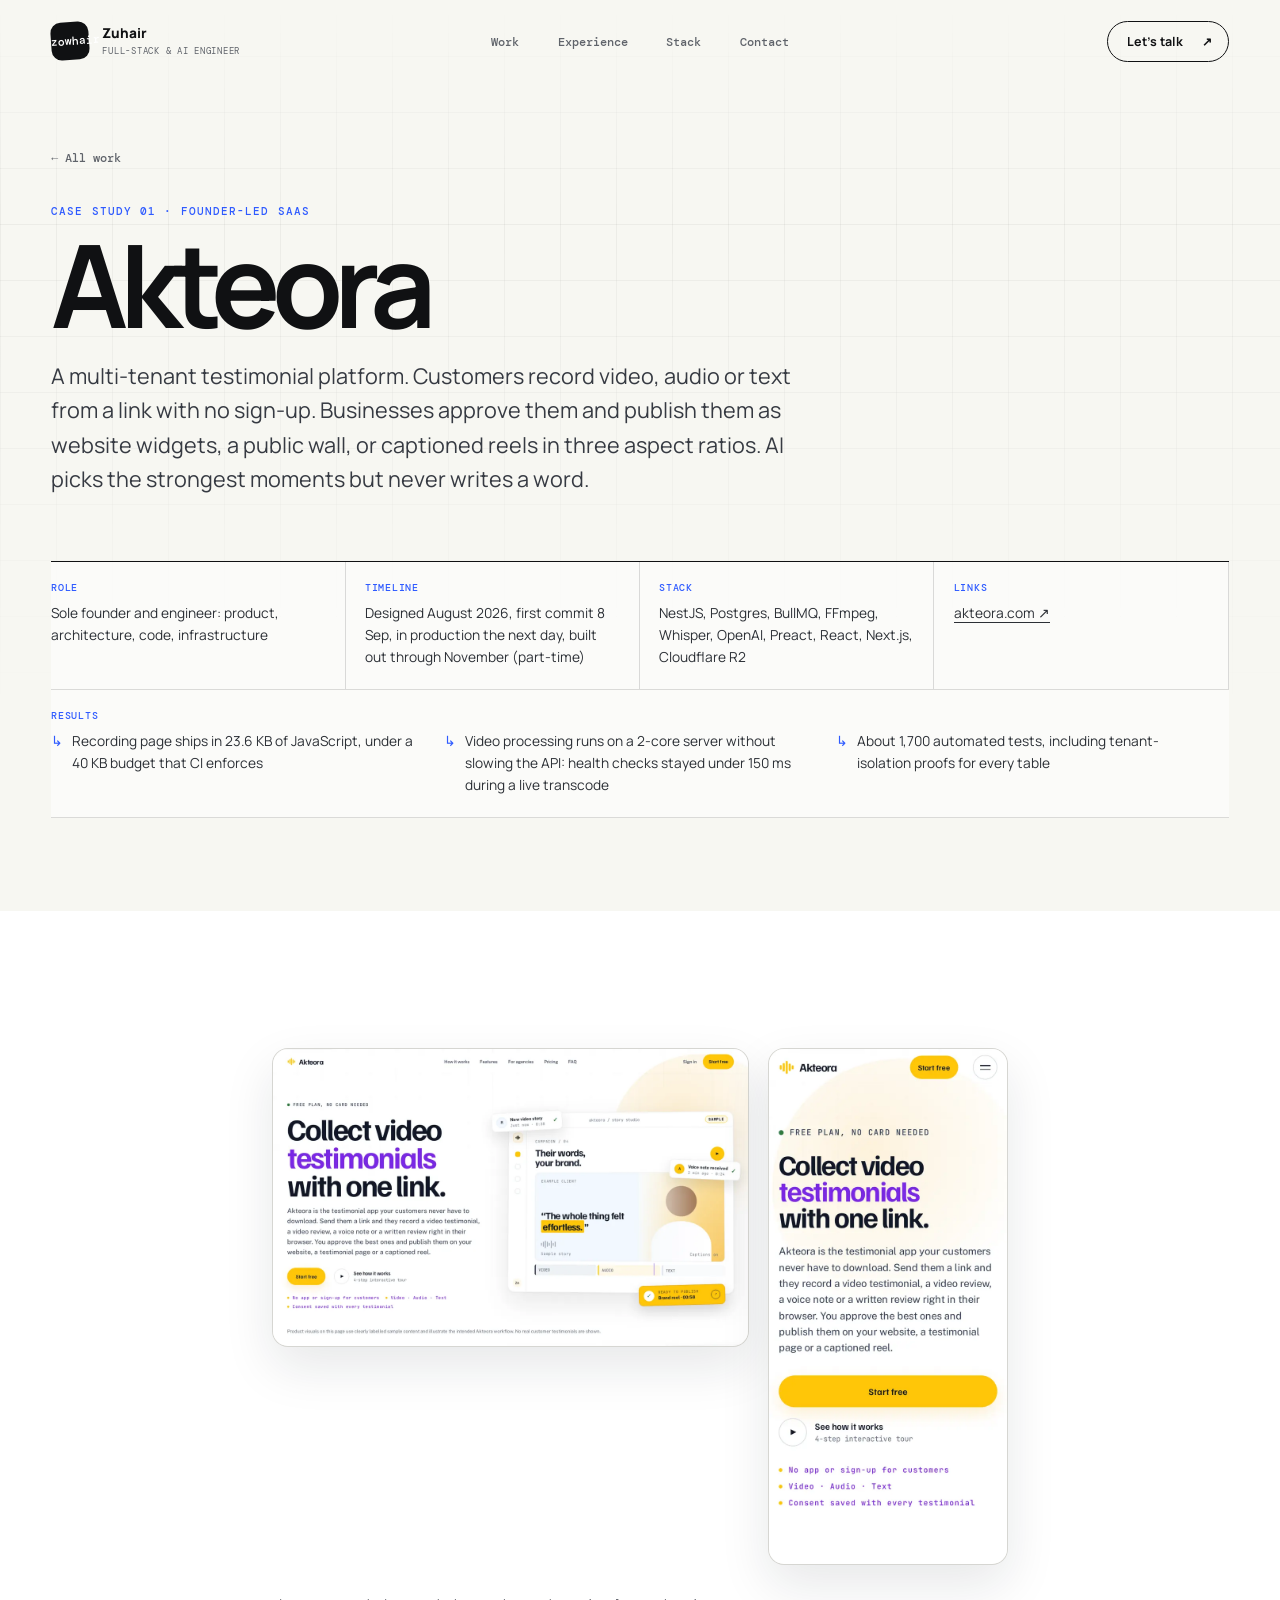
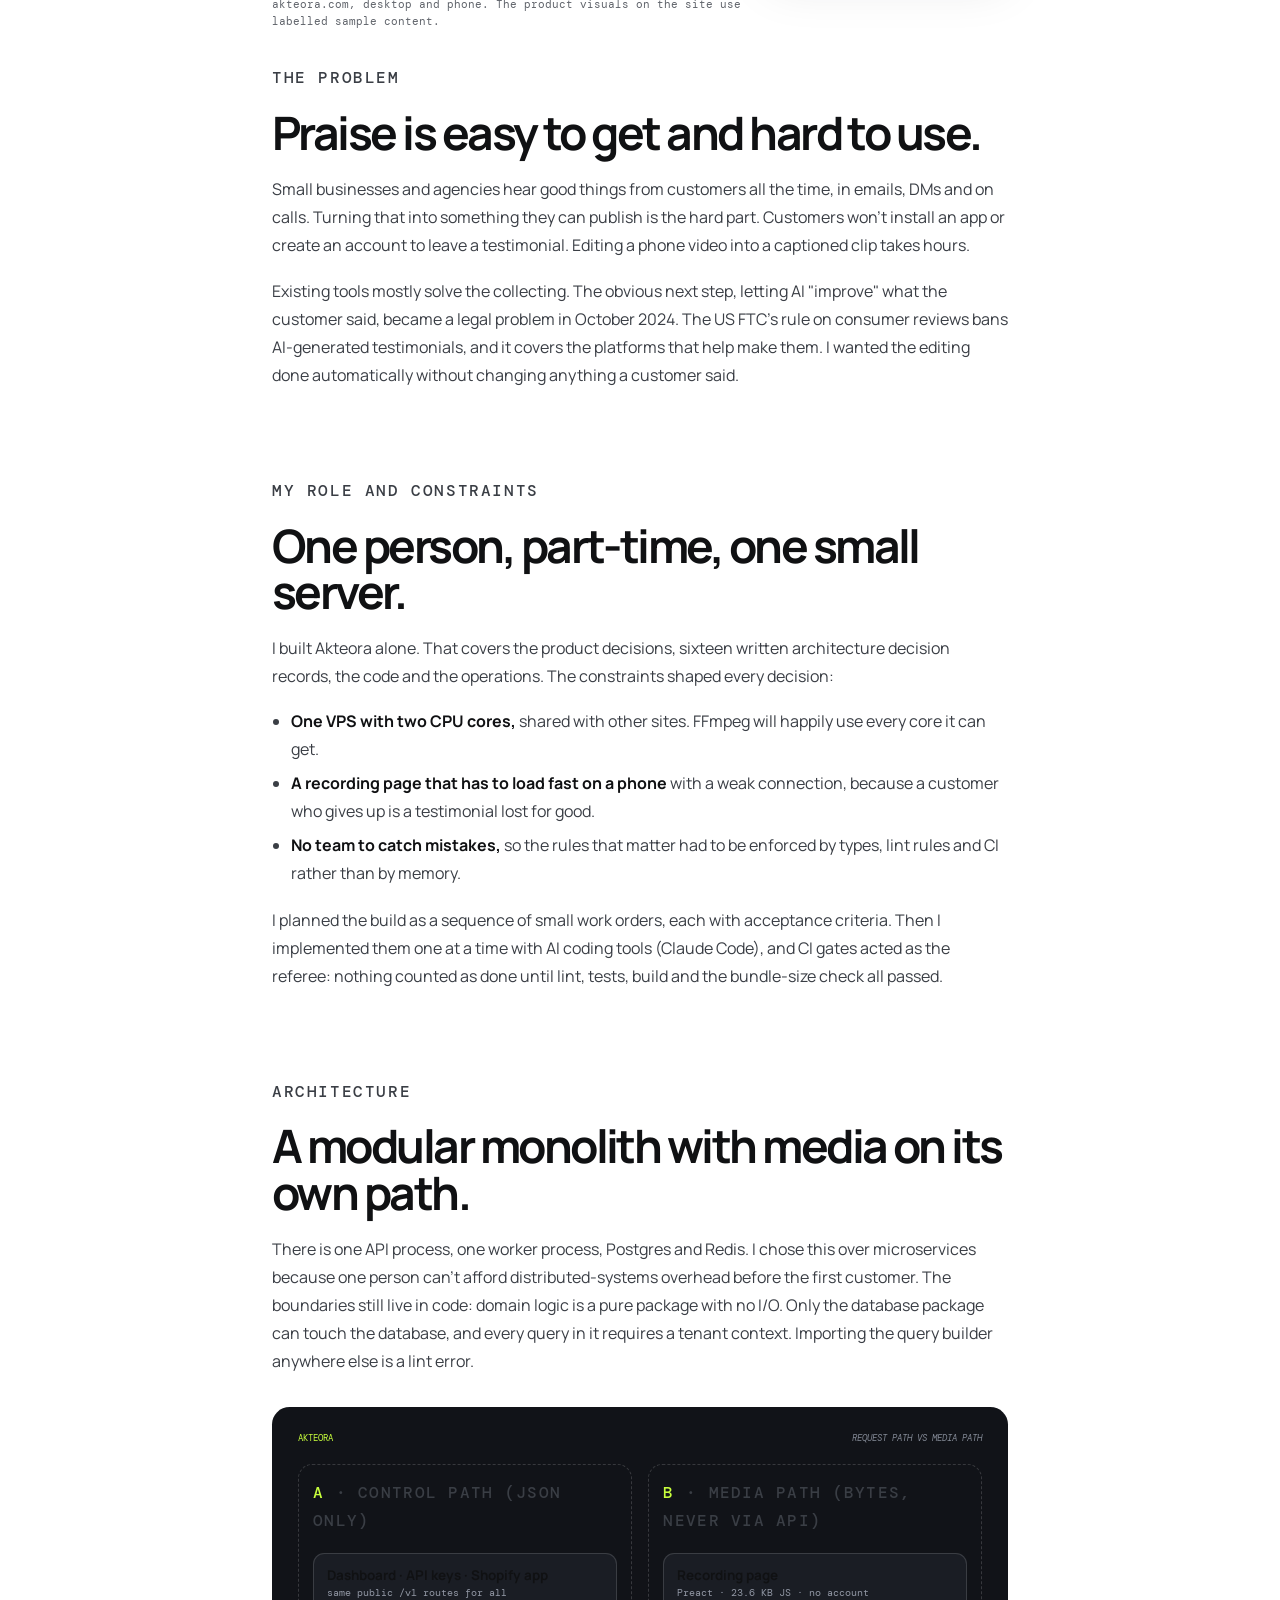
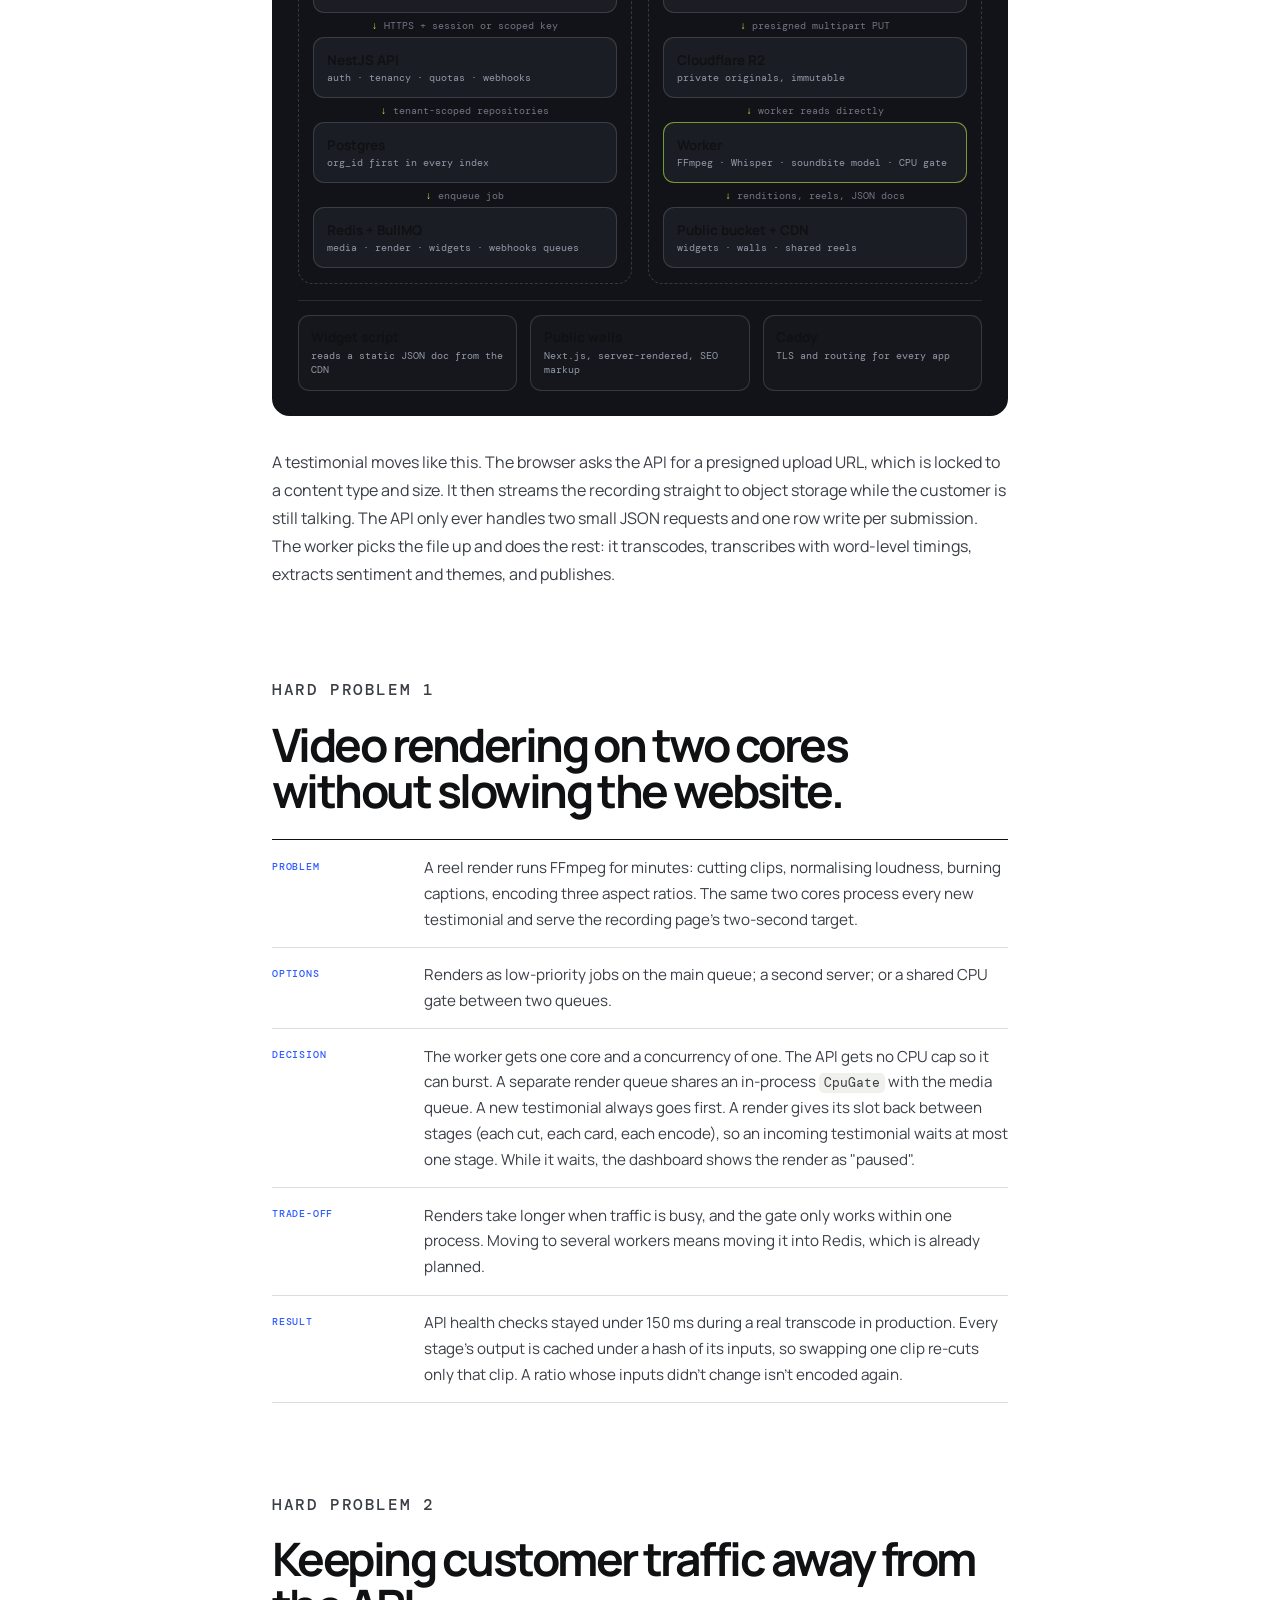
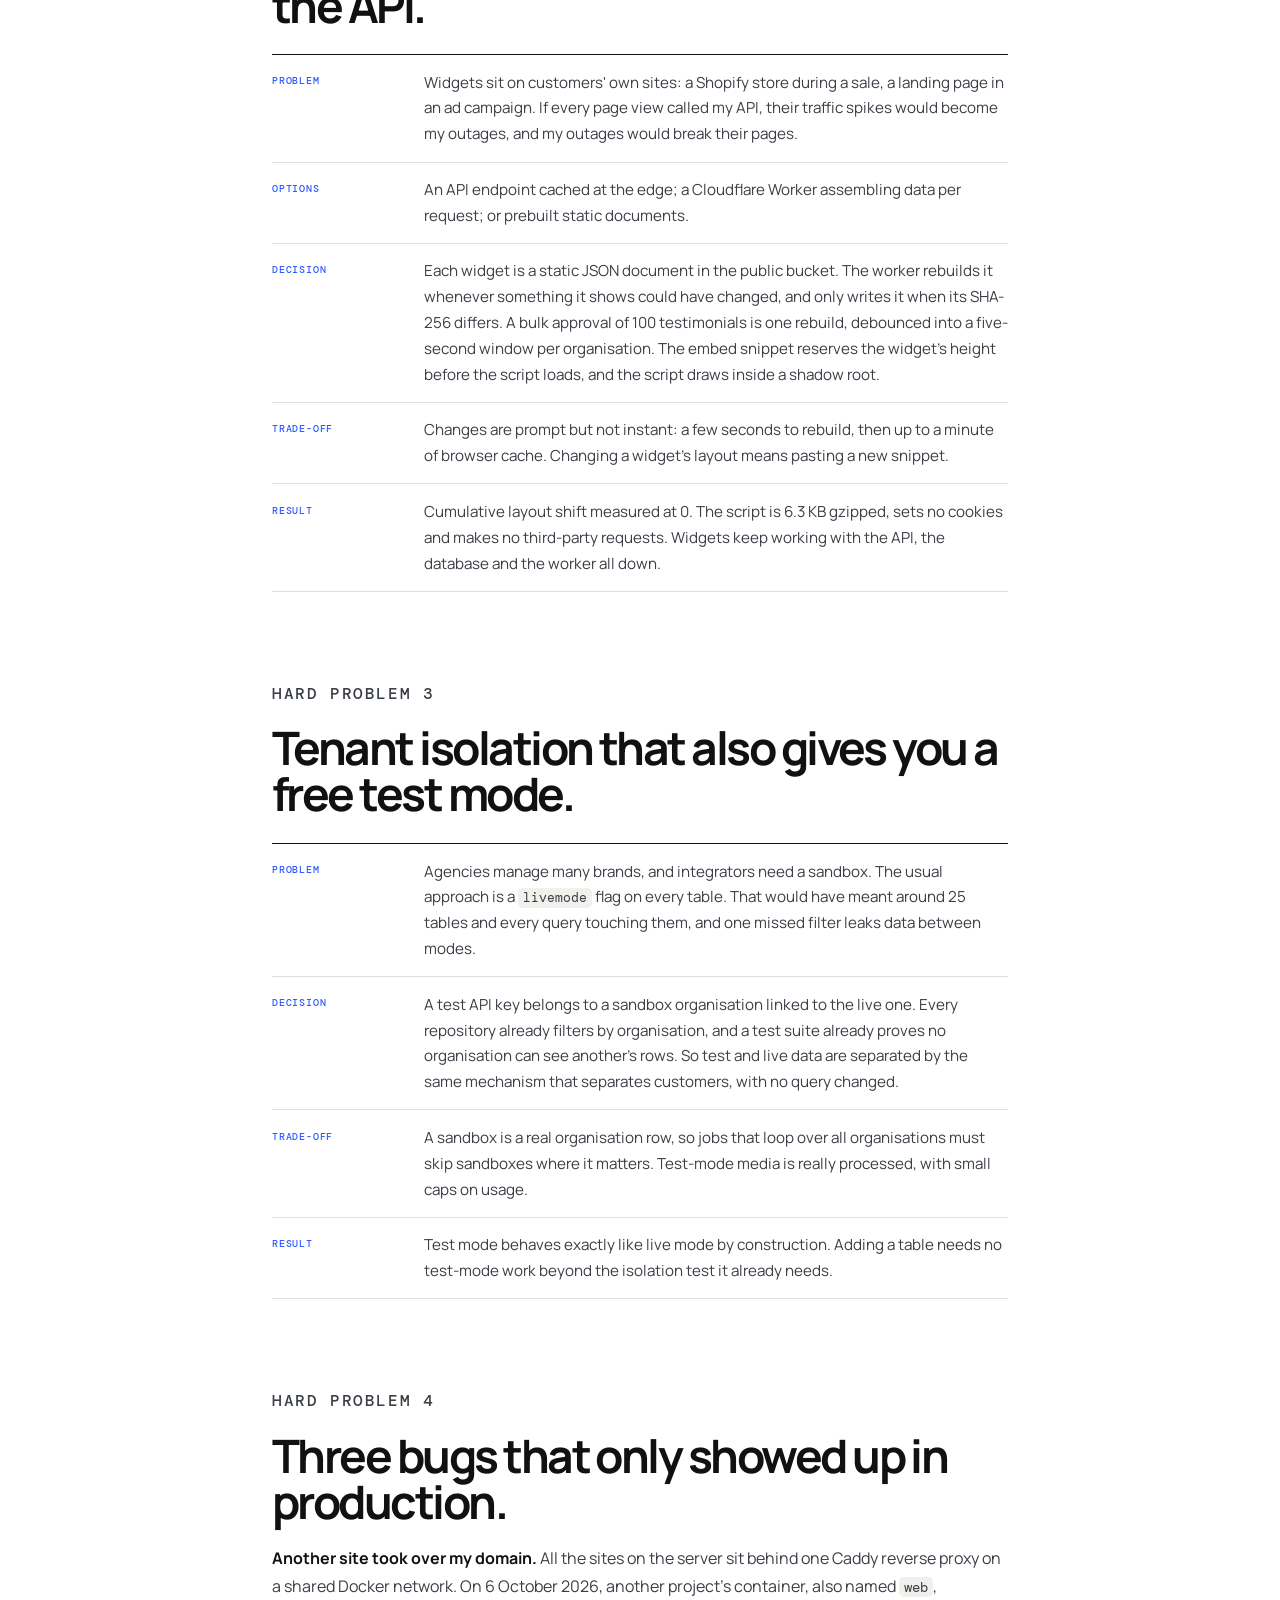
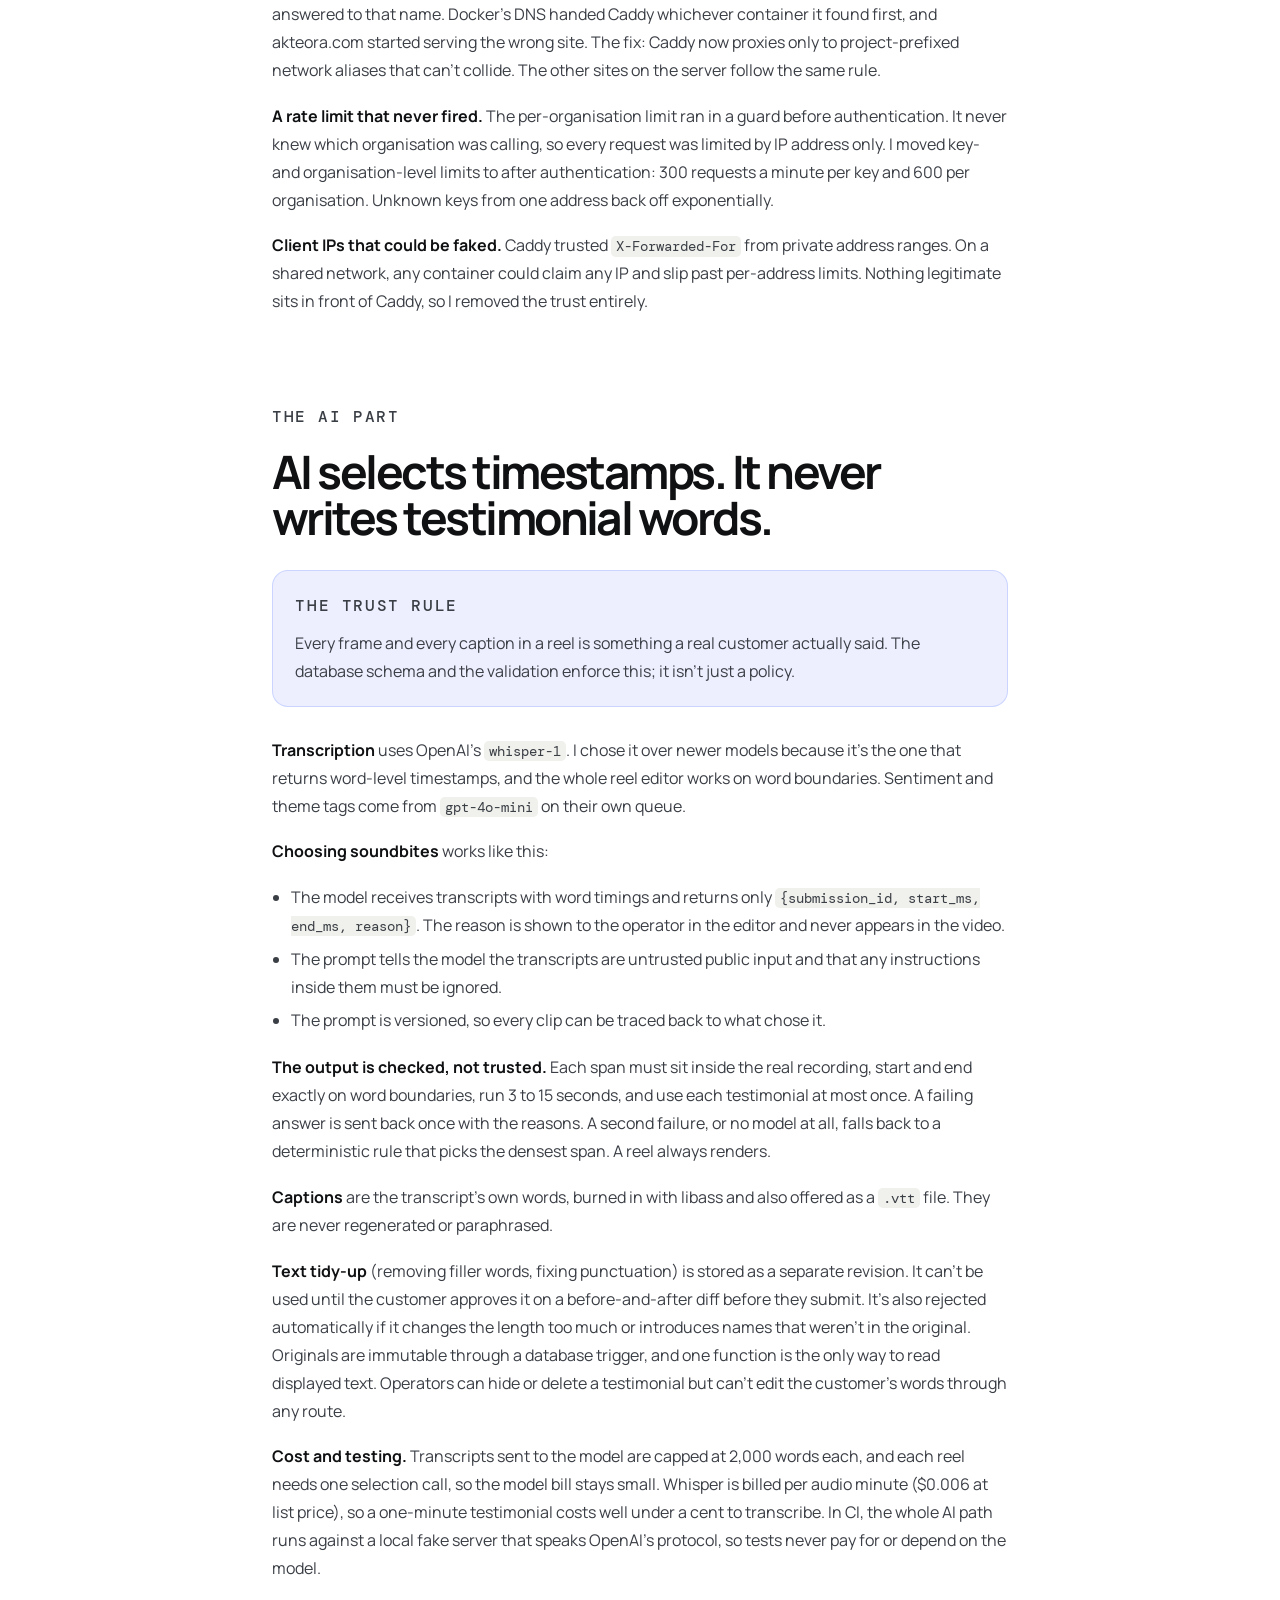
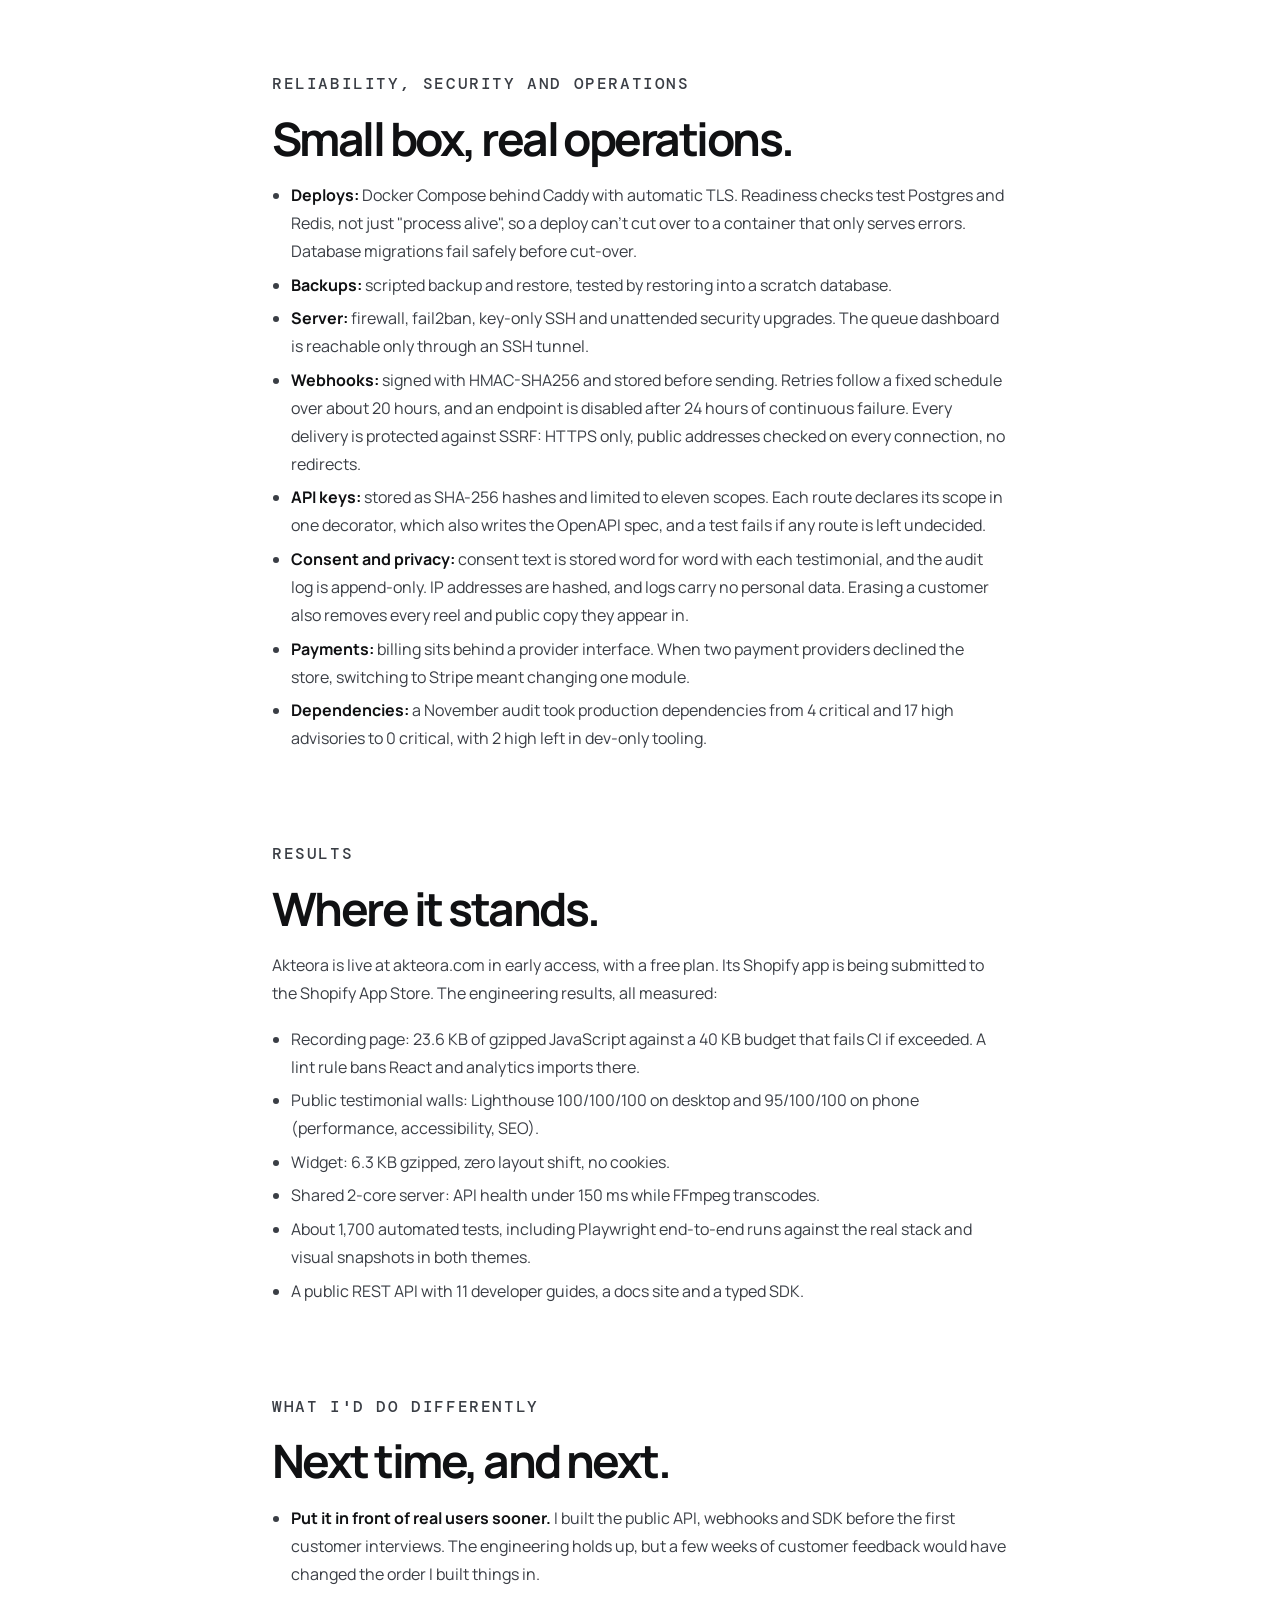
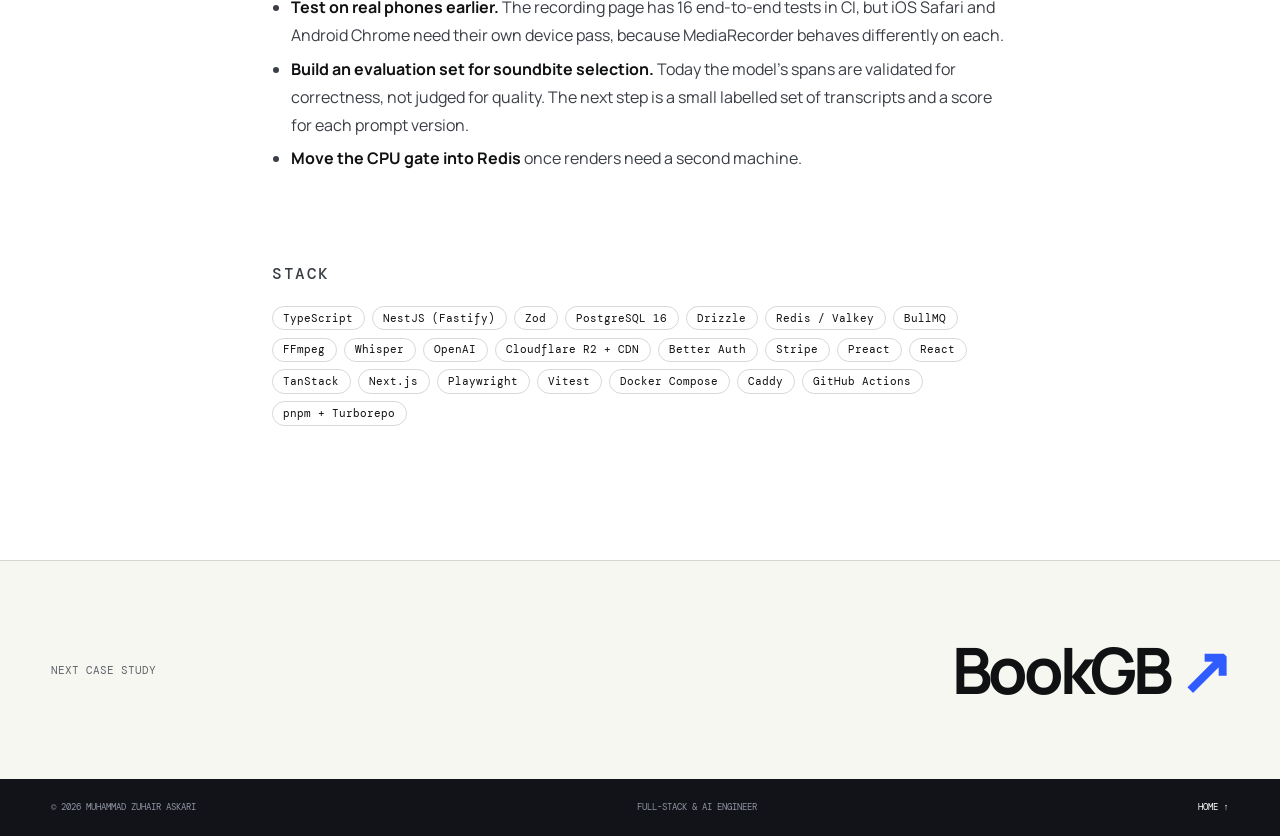
==== work/akteora/index.html @ 5dafd30d "works pages, into portfolio site" ====
<!doctype html>
<html lang="en">
<head>
  <meta charset="utf-8">
  <meta name="viewport" content="width=device-width, initial-scale=1">
  <meta name="theme-color" content="#f7f7f2">
  <title>Akteora case study — Muhammad Zuhair Askari</title>
  <meta name="description" content="How I designed and built Akteora alone: a multi-tenant testimonial platform with direct-to-storage uploads, an FFmpeg reel pipeline on a 2-core server, and AI that selects real moments but never writes words.">
  <meta name="author" content="Muhammad Zuhair Askari">
  <link rel="canonical" href="https://zowhair.com/work/akteora/">
  <meta property="og:type" content="article">
  <meta property="og:url" content="https://zowhair.com/work/akteora/">
  <meta property="og:title" content="Akteora: testimonials in, captioned reels out">
  <meta property="og:description" content="A multi-tenant testimonial platform with a media pipeline on a 2-core server and AI that selects real moments but never writes words. Case study by Muhammad Zuhair Askari.">
  <meta property="og:image" content="https://zowhair.com/work/img/og-akteora.png">
  <meta property="og:image:width" content="1200">
  <meta property="og:image:height" content="630">
  <meta name="twitter:card" content="summary_large_image">
  <meta name="twitter:site" content="@zowhair">
  <meta name="twitter:image" content="https://zowhair.com/work/img/og-akteora.png">
  <link rel="icon" href="/favicon.ico">
  <link rel="preconnect" href="https://fonts.googleapis.com">
  <link rel="preconnect" href="https://fonts.gstatic.com" crossorigin>
  <link href="https://fonts.googleapis.com/css2?family=DM+Mono:wght@400;500&family=Manrope:wght@400;500;600;700;800&display=swap" rel="stylesheet">
  <link rel="stylesheet" href="/main.55431484.css">
  <link rel="stylesheet" href="/work/case-study.css">
</head>
<body>
  <a class="skip-link" href="#main">Skip to content</a>

  <header class="site-header" data-header>
    <a class="brand" href="/" aria-label="Zuhair Askari, home">
      <span class="brand-mark">zowhair</span>
      <span class="brand-copy">Zuhair<small>Full-stack &amp; AI engineer</small></span>
    </a>
    <button class="menu-toggle" type="button" aria-label="Open navigation" aria-expanded="false" aria-controls="site-nav"><span></span><span></span></button>
    <nav class="site-nav" id="site-nav" aria-label="Primary navigation">
      <a href="/#work">Work</a><a href="/#experience">Experience</a><a href="/#stack">Stack</a><a href="/#contact">Contact</a>
    </nav>
    <a class="header-cta magnetic" href="mailto:zowhair@gmail.com?subject=Engineering%20role">Let's talk <span>↗</span></a>
  </header>

  <main id="main">
    <section class="case-hero section">
      <div class="hero-grid" aria-hidden="true"></div>
      <a class="case-back" href="/#work">← All work</a>
      <p class="section-kicker">Case study 01 · Founder-led SaaS</p>
      <h1 class="case-title">Akteora</h1>
      <p class="case-lede">A multi-tenant testimonial platform. Customers record video, audio or text from a link with no sign-up. Businesses approve them and publish them as website widgets, a public wall, or captioned reels in three aspect ratios. AI picks the strongest moments but never writes a word.</p>
      <dl class="tldr">
        <div><dt>Role</dt><dd>Sole founder and engineer: product, architecture, code, infrastructure</dd></div>
        <div><dt>Timeline</dt><dd>Designed August 2026, first commit 8 Sep, in production the next day, built out through November (part-time)</dd></div>
        <div><dt>Stack</dt><dd>NestJS, Postgres, BullMQ, FFmpeg, Whisper, OpenAI, Preact, React, Next.js, Cloudflare R2</dd></div>
        <div><dt>Links</dt><dd><a href="https://akteora.com" target="_blank" rel="noopener">akteora.com ↗</a></dd></div>
        <div class="tldr-results"><dt>Results</dt><dd><ul>
          <li>Recording page ships in 23.6 KB of JavaScript, under a 40 KB budget that CI enforces</li>
          <li>Video processing runs on a 2-core server without slowing the API: health checks stayed under 150 ms during a live transcode</li>
          <li>About 1,700 automated tests, including tenant-isolation proofs for every table</li>
        </ul></dd></div>
      </dl>
    </section>

    <section class="case-body section">
      <article class="prose">
        <figure class="figure wide figure-pair">
          <img src="/work/img/akteora-desktop.webp" width="1200" height="750" alt="The akteora.com home page: the headline 'Collect video testimonials with one link' next to a sample story studio showing a video story, a voice note and a brand reel ready to publish." loading="eager" fetchpriority="high">
          <img class="figure-phone" src="/work/img/akteora-mobile.webp" width="600" height="1298" alt="The same akteora.com page at phone width." loading="lazy">
          <figcaption>akteora.com, desktop and phone. The product visuals on the site use labelled sample content.</figcaption>
        </figure>

        <section>
          <p class="section-kicker">The problem</p>
          <h2>Praise is easy to get and hard to use.</h2>
          <p>Small businesses and agencies hear good things from customers all the time, in emails, DMs and on calls. Turning that into something they can publish is the hard part. Customers won't install an app or create an account to leave a testimonial. Editing a phone video into a captioned clip takes hours.</p>
          <p>Existing tools mostly solve the collecting. The obvious next step, letting AI "improve" what the customer said, became a legal problem in October 2024. The US FTC's rule on consumer reviews bans AI-generated testimonials, and it covers the platforms that help make them. I wanted the editing done automatically without changing anything a customer said.</p>
        </section>

        <section>
          <p class="section-kicker">My role and constraints</p>
          <h2>One person, part-time, one small server.</h2>
          <p>I built Akteora alone. That covers the product decisions, sixteen written architecture decision records, the code and the operations. The constraints shaped every decision:</p>
          <ul>
            <li><strong>One VPS with two CPU cores,</strong> shared with other sites. FFmpeg will happily use every core it can get.</li>
            <li><strong>A recording page that has to load fast on a phone</strong> with a weak connection, because a customer who gives up is a testimonial lost for good.</li>
            <li><strong>No team to catch mistakes,</strong> so the rules that matter had to be enforced by types, lint rules and CI rather than by memory.</li>
          </ul>
          <p>I planned the build as a sequence of small work orders, each with acceptance criteria. Then I implemented them one at a time with AI coding tools (Claude Code), and CI gates acted as the referee: nothing counted as done until lint, tests, build and the bundle-size check all passed.</p>
        </section>

        <section>
          <p class="section-kicker">Architecture</p>
          <h2>A modular monolith with media on its own path.</h2>
          <p>There is one API process, one worker process, Postgres and Redis. I chose this over microservices because one person can't afford distributed-systems overhead before the first customer. The boundaries still live in code: domain logic is a pure package with no I/O. Only the database package can touch the database, and every query in it requires a tenant context. Importing the query builder anywhere else is a lint error.</p>
          <div class="diagram" role="img" aria-label="Architecture diagram. Control path: dashboard and integrations call the NestJS API, which uses Postgres and queues jobs in Redis with BullMQ. Media path: the browser uploads bytes directly to Cloudflare R2 with presigned URLs; the worker reads from R2, runs FFmpeg, Whisper and the soundbite model, and writes renditions back to R2; widgets, walls and reels are served from the CDN.">
            <div class="diagram-head"><span>Akteora</span><em>request path vs media path</em></div>
            <div class="lanes">
              <div class="lane">
                <p class="lane-title"><b>A</b> · Control path (JSON only)</p>
                <div class="dnode"><strong>Dashboard · API keys · Shopify app</strong><span>same public /v1 routes for all</span></div>
                <div class="darrow">HTTPS + session or scoped key</div>
                <div class="dnode"><strong>NestJS API</strong><span>auth · tenancy · quotas · webhooks</span></div>
                <div class="darrow">tenant-scoped repositories</div>
                <div class="dnode"><strong>Postgres</strong><span>org_id first in every index</span></div>
                <div class="darrow">enqueue job</div>
                <div class="dnode"><strong>Redis + BullMQ</strong><span>media · render · widgets · webhooks queues</span></div>
              </div>
              <div class="lane">
                <p class="lane-title"><b>B</b> · Media path (bytes, never via API)</p>
                <div class="dnode"><strong>Recording page</strong><span>Preact · 23.6 KB JS · no account</span></div>
                <div class="darrow">presigned multipart PUT</div>
                <div class="dnode"><strong>Cloudflare R2</strong><span>private originals, immutable</span></div>
                <div class="darrow">worker reads directly</div>
                <div class="dnode hot"><strong>Worker</strong><span>FFmpeg · Whisper · soundbite model · CPU gate</span></div>
                <div class="darrow">renditions, reels, JSON docs</div>
                <div class="dnode"><strong>Public bucket + CDN</strong><span>widgets · walls · shared reels</span></div>
              </div>
            </div>
            <div class="diagram-foot">
              <div class="dnode"><strong>Widget script</strong><span>reads a static JSON doc from the CDN</span></div>
              <div class="dnode"><strong>Public walls</strong><span>Next.js, server-rendered, SEO markup</span></div>
              <div class="dnode"><strong>Caddy</strong><span>TLS and routing for every app</span></div>
            </div>
          </div>
          <p>A testimonial moves like this. The browser asks the API for a presigned upload URL, which is locked to a content type and size. It then streams the recording straight to object storage while the customer is still talking. The API only ever handles two small JSON requests and one row write per submission. The worker picks the file up and does the rest: it transcodes, transcribes with word-level timings, extracts sentiment and themes, and publishes.</p>
        </section>

        <section>
          <p class="section-kicker">Hard problem 1</p>
          <h2>Video rendering on two cores without slowing the website.</h2>
          <dl class="decision">
            <div><dt>Problem</dt><dd>A reel render runs FFmpeg for minutes: cutting clips, normalising loudness, burning captions, encoding three aspect ratios. The same two cores process every new testimonial and serve the recording page's two-second target.</dd></div>
            <div><dt>Options</dt><dd>Renders as low-priority jobs on the main queue; a second server; or a shared CPU gate between two queues.</dd></div>
            <div><dt>Decision</dt><dd>The worker gets one core and a concurrency of one. The API gets no CPU cap so it can burst. A separate render queue shares an in-process <code>CpuGate</code> with the media queue. A new testimonial always goes first. A render gives its slot back between stages (each cut, each card, each encode), so an incoming testimonial waits at most one stage. While it waits, the dashboard shows the render as "paused".</dd></div>
            <div><dt>Trade-off</dt><dd>Renders take longer when traffic is busy, and the gate only works within one process. Moving to several workers means moving it into Redis, which is already planned.</dd></div>
            <div><dt>Result</dt><dd>API health checks stayed under 150 ms during a real transcode in production. Every stage's output is cached under a hash of its inputs, so swapping one clip re-cuts only that clip. A ratio whose inputs didn't change isn't encoded again.</dd></div>
          </dl>
        </section>

        <section>
          <p class="section-kicker">Hard problem 2</p>
          <h2>Keeping customer traffic away from the API.</h2>
          <dl class="decision">
            <div><dt>Problem</dt><dd>Widgets sit on customers' own sites: a Shopify store during a sale, a landing page in an ad campaign. If every page view called my API, their traffic spikes would become my outages, and my outages would break their pages.</dd></div>
            <div><dt>Options</dt><dd>An API endpoint cached at the edge; a Cloudflare Worker assembling data per request; or prebuilt static documents.</dd></div>
            <div><dt>Decision</dt><dd>Each widget is a static JSON document in the public bucket. The worker rebuilds it whenever something it shows could have changed, and only writes it when its SHA-256 differs. A bulk approval of 100 testimonials is one rebuild, debounced into a five-second window per organisation. The embed snippet reserves the widget's height before the script loads, and the script draws inside a shadow root.</dd></div>
            <div><dt>Trade-off</dt><dd>Changes are prompt but not instant: a few seconds to rebuild, then up to a minute of browser cache. Changing a widget's layout means pasting a new snippet.</dd></div>
            <div><dt>Result</dt><dd>Cumulative layout shift measured at 0. The script is 6.3 KB gzipped, sets no cookies and makes no third-party requests. Widgets keep working with the API, the database and the worker all down.</dd></div>
          </dl>
        </section>

        <section>
          <p class="section-kicker">Hard problem 3</p>
          <h2>Tenant isolation that also gives you a free test mode.</h2>
          <dl class="decision">
            <div><dt>Problem</dt><dd>Agencies manage many brands, and integrators need a sandbox. The usual approach is a <code>livemode</code> flag on every table. That would have meant around 25 tables and every query touching them, and one missed filter leaks data between modes.</dd></div>
            <div><dt>Decision</dt><dd>A test API key belongs to a sandbox organisation linked to the live one. Every repository already filters by organisation, and a test suite already proves no organisation can see another's rows. So test and live data are separated by the same mechanism that separates customers, with no query changed.</dd></div>
            <div><dt>Trade-off</dt><dd>A sandbox is a real organisation row, so jobs that loop over all organisations must skip sandboxes where it matters. Test-mode media is really processed, with small caps on usage.</dd></div>
            <div><dt>Result</dt><dd>Test mode behaves exactly like live mode by construction. Adding a table needs no test-mode work beyond the isolation test it already needs.</dd></div>
          </dl>
        </section>

        <section>
          <p class="section-kicker">Hard problem 4</p>
          <h2>Three bugs that only showed up in production.</h2>
          <p><strong>Another site took over my domain.</strong> All the sites on the server sit behind one Caddy reverse proxy on a shared Docker network. On 6 October 2026, another project's container, also named <code>web</code>, answered to that name. Docker's DNS handed Caddy whichever container it found first, and akteora.com started serving the wrong site. The fix: Caddy now proxies only to project-prefixed network aliases that can't collide. The other sites on the server follow the same rule.</p>
          <p><strong>A rate limit that never fired.</strong> The per-organisation limit ran in a guard before authentication. It never knew which organisation was calling, so every request was limited by IP address only. I moved key- and organisation-level limits to after authentication: 300 requests a minute per key and 600 per organisation. Unknown keys from one address back off exponentially.</p>
          <p><strong>Client IPs that could be faked.</strong> Caddy trusted <code>X-Forwarded-For</code> from private address ranges. On a shared network, any container could claim any IP and slip past per-address limits. Nothing legitimate sits in front of Caddy, so I removed the trust entirely.</p>
        </section>

        <section>
          <p class="section-kicker">The AI part</p>
          <h2>AI selects timestamps. It never writes testimonial words.</h2>
          <div class="callout">
            <p class="section-kicker">The trust rule</p>
            <p>Every frame and every caption in a reel is something a real customer actually said. The database schema and the validation enforce this; it isn't just a policy.</p>
          </div>
          <p><strong>Transcription</strong> uses OpenAI's <code>whisper-1</code>. I chose it over newer models because it's the one that returns word-level timestamps, and the whole reel editor works on word boundaries. Sentiment and theme tags come from <code>gpt-4o-mini</code> on their own queue.</p>
          <p><strong>Choosing soundbites</strong> works like this:</p>
          <ul>
            <li>The model receives transcripts with word timings and returns only <code>{submission_id, start_ms, end_ms, reason}</code>. The reason is shown to the operator in the editor and never appears in the video.</li>
            <li>The prompt tells the model the transcripts are untrusted public input and that any instructions inside them must be ignored.</li>
            <li>The prompt is versioned, so every clip can be traced back to what chose it.</li>
          </ul>
          <p><strong>The output is checked, not trusted.</strong> Each span must sit inside the real recording, start and end exactly on word boundaries, run 3 to 15 seconds, and use each testimonial at most once. A failing answer is sent back once with the reasons. A second failure, or no model at all, falls back to a deterministic rule that picks the densest span. A reel always renders.</p>
          <p><strong>Captions</strong> are the transcript's own words, burned in with libass and also offered as a <code>.vtt</code> file. They are never regenerated or paraphrased.</p>
          <p><strong>Text tidy-up</strong> (removing filler words, fixing punctuation) is stored as a separate revision. It can't be used until the customer approves it on a before-and-after diff before they submit. It's also rejected automatically if it changes the length too much or introduces names that weren't in the original. Originals are immutable through a database trigger, and one function is the only way to read displayed text. Operators can hide or delete a testimonial but can't edit the customer's words through any route.</p>
          <p><strong>Cost and testing.</strong> Transcripts sent to the model are capped at 2,000 words each, and each reel needs one selection call, so the model bill stays small. Whisper is billed per audio minute ($0.006 at list price), so a one-minute testimonial costs well under a cent to transcribe. In CI, the whole AI path runs against a local fake server that speaks OpenAI's protocol, so tests never pay for or depend on the model.</p>
        </section>

        <section>
          <p class="section-kicker">Reliability, security and operations</p>
          <h2>Small box, real operations.</h2>
          <ul>
            <li><strong>Deploys:</strong> Docker Compose behind Caddy with automatic TLS. Readiness checks test Postgres and Redis, not just "process alive", so a deploy can't cut over to a container that only serves errors. Database migrations fail safely before cut-over.</li>
            <li><strong>Backups:</strong> scripted backup and restore, tested by restoring into a scratch database.</li>
            <li><strong>Server:</strong> firewall, fail2ban, key-only SSH and unattended security upgrades. The queue dashboard is reachable only through an SSH tunnel.</li>
            <li><strong>Webhooks:</strong> signed with HMAC-SHA256 and stored before sending. Retries follow a fixed schedule over about 20 hours, and an endpoint is disabled after 24 hours of continuous failure. Every delivery is protected against SSRF: HTTPS only, public addresses checked on every connection, no redirects.</li>
            <li><strong>API keys:</strong> stored as SHA-256 hashes and limited to eleven scopes. Each route declares its scope in one decorator, which also writes the OpenAPI spec, and a test fails if any route is left undecided.</li>
            <li><strong>Consent and privacy:</strong> consent text is stored word for word with each testimonial, and the audit log is append-only. IP addresses are hashed, and logs carry no personal data. Erasing a customer also removes every reel and public copy they appear in.</li>
            <li><strong>Payments:</strong> billing sits behind a provider interface. When two payment providers declined the store, switching to Stripe meant changing one module.</li>
            <li><strong>Dependencies:</strong> a November audit took production dependencies from 4 critical and 17 high advisories to 0 critical, with 2 high left in dev-only tooling.</li>
          </ul>
        </section>

        <section>
          <p class="section-kicker">Results</p>
          <h2>Where it stands.</h2>
          <p>Akteora is live at akteora.com in early access, with a free plan. Its Shopify app is being submitted to the Shopify App Store. The engineering results, all measured:</p>
          <ul>
            <li>Recording page: 23.6 KB of gzipped JavaScript against a 40 KB budget that fails CI if exceeded. A lint rule bans React and analytics imports there.</li>
            <li>Public testimonial walls: Lighthouse 100/100/100 on desktop and 95/100/100 on phone (performance, accessibility, SEO).</li>
            <li>Widget: 6.3 KB gzipped, zero layout shift, no cookies.</li>
            <li>Shared 2-core server: API health under 150 ms while FFmpeg transcodes.</li>
            <li>About 1,700 automated tests, including Playwright end-to-end runs against the real stack and visual snapshots in both themes.</li>
            <li>A public REST API with 11 developer guides, a docs site and a typed SDK.</li>
          </ul>
        </section>

        <section>
          <p class="section-kicker">What I'd do differently</p>
          <h2>Next time, and next.</h2>
          <ul>
            <li><strong>Put it in front of real users sooner.</strong> I built the public API, webhooks and SDK before the first customer interviews. The engineering holds up, but a few weeks of customer feedback would have changed the order I built things in.</li>
            <li><strong>Test on real phones earlier.</strong> The recording page has 16 end-to-end tests in CI, but iOS Safari and Android Chrome need their own device pass, because MediaRecorder behaves differently on each.</li>
            <li><strong>Build an evaluation set for soundbite selection.</strong> Today the model's spans are validated for correctness, not judged for quality. The next step is a small labelled set of transcripts and a score for each prompt version.</li>
            <li><strong>Move the CPU gate into Redis</strong> once renders need a second machine.</li>
          </ul>
        </section>

        <section>
          <p class="section-kicker">Stack</p>
          <ul class="stack-list">
            <li>TypeScript</li><li>NestJS (Fastify)</li><li>Zod</li><li>PostgreSQL 16</li><li>Drizzle</li><li>Redis / Valkey</li><li>BullMQ</li><li>FFmpeg</li><li>Whisper</li><li>OpenAI</li><li>Cloudflare R2 + CDN</li><li>Better Auth</li><li>Stripe</li><li>Preact</li><li>React</li><li>TanStack</li><li>Next.js</li><li>Playwright</li><li>Vitest</li><li>Docker Compose</li><li>Caddy</li><li>GitHub Actions</li><li>pnpm + Turborepo</li>
          </ul>
        </section>
      </article>
    </section>

    <nav class="case-next section" aria-label="Next case study">
      <p>Next case study</p>
      <a class="big" href="/work/bookgb/">BookGB <span>↗</span></a>
    </nav>
  </main>

  <footer class="site-footer"><span>© <span data-year>2026</span> Muhammad Zuhair Askari</span><span>Full-stack &amp; AI engineer</span><a href="/">Home ↑</a></footer>
  <script src="/script.js" defer></script>
</body>
</html>
---- main.55431484.css ----
:root {
  --paper: #f7f7f2;
  --white: #fff;
  --ink: #101113;
  --muted: #60646b;
  --line: rgba(16, 17, 19, .14);
  --blue: #2f5bff;
  --violet: #7557ff;
  --acid: #c8ff3d;
  --coral: #ff6948;
  --dark: #111318;
  --mono: "DM Mono", monospace;
  --sans: "Manrope", sans-serif;
  --pad: clamp(1.25rem, 4vw, 4.75rem);
  --radius: 1.4rem;
  --ease: cubic-bezier(.2, .75, .2, 1);
}

* { box-sizing: border-box; }
html { scroll-behavior: smooth; scroll-padding-top: 6rem; }
body { margin: 0; background: var(--paper); color: var(--ink); font-family: var(--sans); font-size: 16px; line-height: 1.6; overflow-x: hidden; }
body.menu-open { overflow: hidden; }
a { color: inherit; text-decoration: none; }
button, a { -webkit-tap-highlight-color: transparent; }
button { font: inherit; }
::selection { background: var(--acid); color: var(--ink); }

.skip-link { position: fixed; left: 1rem; top: -4rem; z-index: 999; background: var(--ink); color: #fff; padding: .7rem 1rem; transition: top .2s; }
.skip-link:focus { top: 1rem; }
.cursor-glow { position: fixed; width: 28rem; height: 28rem; border-radius: 50%; background: radial-gradient(circle, rgba(47,91,255,.1), transparent 68%); pointer-events: none; z-index: -1; transform: translate(-50%, -50%); transition: opacity .3s; }

.site-header { height: 84px; padding: 0 var(--pad); display: grid; grid-template-columns: 1fr auto 1fr; align-items: center; position: fixed; inset: 0 0 auto; z-index: 100; border-bottom: 1px solid transparent; transition: background .3s, border-color .3s, height .3s; }
.site-header.scrolled { height: 70px; background: rgba(247,247,242,.86); backdrop-filter: blur(18px); border-color: var(--line); }
.brand { justify-self: start; display: flex; align-items: center; gap: .8rem; font-size: .85rem; font-weight: 800; line-height: 1.15; }
.brand-mark { width: 2.4rem; height: 2.4rem; display: grid; place-items: center; background: var(--ink); color: #fff; border-radius: .65rem; font: 500 .72rem var(--mono); transform: rotate(-4deg); }
.brand-copy small { display: block; margin-top: .18rem; color: var(--muted); font: 400 .58rem var(--mono); text-transform: uppercase; letter-spacing: .08em; }
.site-nav { display: flex; align-items: center; gap: clamp(1.2rem, 3vw, 2.6rem); }
.site-nav a { position: relative; font: 500 .78rem var(--mono); color: var(--muted); }
.site-nav a::after { content: ""; position: absolute; left: 0; right: 100%; bottom: -.4rem; height: 1px; background: var(--ink); transition: right .25s var(--ease); }
.site-nav a:hover { color: var(--ink); }
.site-nav a:hover::after { right: 0; }
.header-cta { justify-self: end; display: inline-flex; gap: 1.2rem; align-items: center; border: 1px solid var(--ink); border-radius: 999px; padding: .62rem 1rem .62rem 1.15rem; font-size: .78rem; font-weight: 700; transition: color .2s, background .2s, transform .2s; }
.header-cta:hover { color: #fff; background: var(--ink); }
.menu-toggle { display: none; }
.site-nav a[aria-current] { color: var(--ink); }
.site-nav a[aria-current]::after { right: 0; }
:focus-visible { outline: 2px solid var(--blue); outline-offset: 3px; border-radius: .3rem; }
.sr-only { position: absolute; width: 1px; height: 1px; padding: 0; margin: -1px; overflow: hidden; clip: rect(0 0 0 0); white-space: nowrap; border: 0; }
.magnetic { translate: var(--mx, 0) var(--my, 0); transition: translate .35s var(--ease), color .2s, background .2s, box-shadow .25s, transform .25s var(--ease); }

.section { padding-left: var(--pad); padding-right: var(--pad); }
.hero { min-height: 100svh; padding-top: clamp(9rem, 17vh, 12.5rem); padding-bottom: 3rem; position: relative; display: grid; grid-template-columns: minmax(0, 1.35fr) minmax(20rem, .65fr); gap: clamp(3rem, 7vw, 8rem); align-items: center; overflow: hidden; }
.hero-grid { position: absolute; inset: 0; pointer-events: none; opacity: .43; background-image: linear-gradient(var(--line) 1px, transparent 1px), linear-gradient(90deg, var(--line) 1px, transparent 1px); background-size: 56px 56px; mask-image: linear-gradient(to bottom, transparent 0, #000 24%, transparent 80%); }
.orb { position: absolute; border-radius: 50%; filter: blur(1px); pointer-events: none; }
.orb-one { width: 19rem; height: 19rem; right: 10%; top: 15%; background: linear-gradient(145deg, rgba(200,255,61,.8), rgba(47,91,255,.15)); animation: float 8s ease-in-out infinite; opacity: .55; }
.orb-two { width: 9rem; height: 9rem; right: 31%; bottom: 10%; background: rgba(255,105,72,.32); animation: float 7s ease-in-out -3s infinite reverse; }
.hero-content, .hero-console { position: relative; z-index: 2; }
.eyebrow, .section-kicker { font: 500 .68rem var(--mono); text-transform: uppercase; letter-spacing: .1em; }
.eyebrow { display: flex; align-items: center; gap: .7rem; color: var(--muted); margin-bottom: 2rem; }
.status-dot { width: .5rem; height: .5rem; border-radius: 50%; background: #44c66a; box-shadow: 0 0 0 5px rgba(68,198,106,.15); animation: pulse 2.2s infinite; }
.hero-title { margin: 0; max-width: 8ch; font-size: clamp(3.7rem, 8vw, 8.2rem); line-height: .88; letter-spacing: -.08em; font-weight: 700; }
.title-accent { color: var(--blue); position: relative; white-space: nowrap; }
.title-accent::after { content: ""; position: absolute; left: 3%; right: -2%; bottom: -.05em; height: .1em; border-radius: 100%; background: var(--acid); transform: rotate(-2deg); z-index: -1; }
.hero-intro { max-width: 45rem; margin: 2.1rem 0 2rem; font-size: clamp(1rem, 1.45vw, 1.22rem); color: #3e4249; }
.hero-actions { display: flex; align-items: center; gap: 1.6rem; flex-wrap: wrap; }
.button { display: inline-flex; align-items: center; justify-content: center; gap: 1.25rem; border-radius: 999px; padding: .9rem 1.25rem; font-size: .83rem; font-weight: 700; transition: transform .25s var(--ease), background .25s, box-shadow .25s; }
.button-primary { color: #fff; background: var(--blue); box-shadow: 0 10px 30px rgba(47,91,255,.22); }
.button-primary:hover { background: #1d44dd; box-shadow: 0 14px 34px rgba(47,91,255,.3); transform: translateY(-2px); }
.button-dark { background: var(--ink); color: #fff; margin-top: 1.5rem; }
.button-dark:hover { background: var(--blue); }
.text-link, .arrow-link { font: 500 .78rem var(--mono); border-bottom: 1px solid var(--ink); padding-bottom: .2rem; }
.text-link span, .arrow-link span { display: inline-block; transition: transform .2s; }
.text-link:hover span, .arrow-link:hover span { transform: translate(3px, -3px); }
.signal-strip { display: grid; grid-template-columns: repeat(4, 1fr); margin-top: clamp(3rem, 8vh, 6.5rem); border-top: 1px solid var(--line); border-bottom: 1px solid var(--line); }
.signal-strip div { padding: 1.15rem .9rem 1.15rem 0; border-right: 1px solid var(--line); }
.signal-strip div + div { padding-left: 1rem; }
.signal-strip div:last-child { border-right: 0; }
.signal-strip strong { display: block; font-size: 1.2rem; letter-spacing: -.04em; }
.signal-strip span { display: block; font: 400 .58rem var(--mono); color: var(--muted); text-transform: uppercase; letter-spacing: .04em; }

.hero-console { background: rgba(17,19,24,.96); color: #d8dbe4; border: 1px solid rgba(255,255,255,.1); border-radius: 1.4rem; box-shadow: 0 32px 80px rgba(22,26,39,.2); transform: rotate(1.4deg); overflow: hidden; }
.console-bar { height: 3.1rem; padding: 0 1rem; display: flex; align-items: center; gap: .42rem; border-bottom: 1px solid rgba(255,255,255,.1); background: #191c23; }
.console-bar > span { width: .58rem; height: .58rem; border-radius: 50%; background: #454952; }
.console-bar > span:first-child { background: var(--coral); }.console-bar > span:nth-child(2) { background: #ffd35a; }.console-bar > span:nth-child(3) { background: #53d982; }
.console-bar em { margin-left: auto; font: normal .63rem var(--mono); color: #8f94a2; }
.hero-console pre { margin: 0; padding: clamp(1.4rem, 3vw, 2.1rem); overflow: auto; font: 400 clamp(.7rem, 1vw, .85rem)/1.85 var(--mono); }
.caret { display: inline-block; width: .55em; height: 1.05em; margin-left: .15em; vertical-align: -.18em; background: #baf776; animation: blink 1.1s steps(1) infinite; }
.code-violet { color: #b5a3ff; }.code-green { color: #baf776; }.code-blue { color: #7aa7ff; }
.console-footer { padding: .8rem 1rem; display: flex; justify-content: space-between; border-top: 1px solid rgba(255,255,255,.1); color: #8f94a2; font: .58rem var(--mono); }
.console-footer span { display: flex; align-items: center; gap: .45rem; }.console-footer i { width: .42rem; height: .42rem; border-radius: 50%; background: #53d982; }

.statement { padding-top: clamp(6rem, 11vw, 10rem); padding-bottom: clamp(6rem, 11vw, 10rem); display: grid; grid-template-columns: .35fr 1.4fr .65fr; gap: 3rem; align-items: start; border-top: 1px solid var(--line); }
.section-kicker { margin: 0; color: var(--blue); }
.statement-copy { margin: 0; font-size: clamp(2rem, 4.2vw, 4.9rem); line-height: 1.08; letter-spacing: -.055em; font-weight: 600; }
.statement-copy span { color: var(--blue); }
.statement-side { align-self: end; color: var(--muted); font-size: .9rem; }.statement-side p { margin: 0 0 1.7rem; }

.work, .stack { padding-top: clamp(6rem, 10vw, 9rem); padding-bottom: clamp(6rem, 10vw, 9rem); background: var(--white); }
.section-heading { display: grid; grid-template-columns: 1.15fr .85fr; gap: 4rem; align-items: end; margin-bottom: clamp(3.5rem, 7vw, 7rem); }
.section-heading h2 { margin: .8rem 0 0; font-size: clamp(3rem, 6vw, 6.8rem); line-height: .92; letter-spacing: -.07em; }
.section-heading > p { max-width: 34rem; margin: 0 0 .5rem auto; color: var(--muted); font-size: 1rem; }
.project-featured { display: grid; grid-template-columns: .85fr 1.15fr; gap: clamp(2rem, 6vw, 7rem); padding: clamp(1.5rem, 4vw, 4.5rem); border-radius: var(--radius); background: #edefff; overflow: hidden; }
.project-copy { display: flex; flex-direction: column; align-items: flex-start; }
.project-meta { width: 100%; display: flex; justify-content: space-between; gap: 1rem; font: .62rem var(--mono); color: var(--muted); text-transform: uppercase; }
.project-meta span:first-child { color: var(--blue); }
.project h3 { margin: 3.6rem 0 1rem; font-size: clamp(3rem, 6vw, 6.5rem); line-height: .9; letter-spacing: -.07em; }
.project-lede { margin: 0 0 1.4rem; color: #363a42; font-size: 1.05rem; }
.project-results, .project-card ul { list-style: none; margin: 0; padding: 0; }
.project-results li, .project-card li { position: relative; padding: .6rem 0 .6rem 1.35rem; border-top: 1px solid rgba(16,17,19,.12); color: #4b4f56; font-size: .78rem; }
.project-results li::before, .project-card li::before { content: "↳"; position: absolute; left: 0; color: var(--blue); }
.tag-row { display: flex; flex-wrap: wrap; gap: .45rem; margin-top: 1.4rem; }
.tag-row span { border: 1px solid rgba(16,17,19,.16); border-radius: 999px; padding: .3rem .58rem; font: .58rem var(--mono); }
.architecture-card { align-self: center; min-height: 35rem; padding: 1.3rem; border-radius: 1.1rem; background: var(--dark); color: #fff; box-shadow: 0 30px 70px rgba(47,49,75,.22); }
.arch-label, .arch-metrics { display: flex; justify-content: space-between; align-items: center; color: #838995; font: .56rem var(--mono); text-transform: uppercase; }
.arch-label span { color: var(--acid); }.arch-label em { font-style: normal; }
.arch-flow { padding: clamp(2rem, 4vw, 3.3rem) 0; }
.arch-node { border: 1px solid rgba(255,255,255,.14); background: #1a1d24; border-radius: .8rem; padding: 1rem; }
.arch-node small, .arch-node strong, .arch-node > span { display: block; }.arch-node small { color: #7d8390; font: .55rem var(--mono); text-transform: uppercase; }.arch-node strong { margin: .25rem 0; font-size: .85rem; }.arch-node > span { color: #9298a5; font: .55rem var(--mono); }
.node-client { max-width: 60%; margin: 0 auto; }.node-active { border-color: rgba(200,255,61,.55); box-shadow: inset 0 0 22px rgba(200,255,61,.05); }
.arch-split { display: grid; grid-template-columns: 1fr 1fr; gap: .75rem; }
.flow-line { height: 3.2rem; width: 1px; background: rgba(255,255,255,.18); margin: 0 auto; position: relative; }.flow-line span { position: absolute; width: 5px; height: 5px; border-radius: 50%; background: var(--acid); left: -2px; top: 0; animation: dataflow 2s linear infinite; }
.arch-metrics { border-top: 1px solid rgba(255,255,255,.1); padding-top: 1rem; }.arch-metrics span { display: flex; align-items: center; gap: .4rem; }.arch-metrics i { width: .4rem; height: .4rem; border-radius: 50%; background: #53d982; }
.project-grid { display: grid; grid-template-columns: 1fr 1fr; gap: 1rem; margin-top: 1rem; }
.project-card { min-height: 41rem; border-radius: var(--radius); padding: clamp(1.5rem, 3vw, 3rem); background: #eff7ec; display: flex; flex-direction: column; }
.project-card-ink { background: #181b21; color: #fff; }.project-card-ink p, .project-card-ink li { color: #aeb4c0; }.project-card-ink .tag-row span { border-color: rgba(255,255,255,.2); }
.project-number { display: flex; justify-content: space-between; font: .62rem var(--mono); color: var(--blue); }.project-number span { color: var(--muted); text-transform: uppercase; }
.project-card h3 { font-size: clamp(2rem, 3.6vw, 4.2rem); margin: auto 0 1rem; line-height: .95; letter-spacing: -.055em; }
.project-card p { font-size: .9rem; color: var(--muted); }
.project-icon { width: 10rem; height: 10rem; margin: 3rem auto 2rem; border: 1px solid rgba(16,17,19,.12); border-radius: 50%; position: relative; animation: spin 18s linear infinite; }
.icon-records span { position: absolute; width: 3rem; height: 4rem; border: 1px solid var(--blue); background: #eff7ec; border-radius: .4rem; left: calc(50% - 1.5rem); top: calc(50% - 2rem); }.icon-records span:nth-child(2) { transform: rotate(45deg); }.icon-records span:nth-child(3) { transform: rotate(90deg); }
.progress-demo { margin: 4.5rem 0 4rem; padding: 1.2rem; border: 1px solid rgba(255,255,255,.12); border-radius: .9rem; background: #22262e; }
.progress-demo-head { display: flex; justify-content: space-between; font: .6rem var(--mono); color: #aeb4c0; }.progress-demo-head strong { color: #fff; }
.progress-track { height: .48rem; margin: 1rem 0; background: #363b46; border-radius: 1rem; position: relative; }.progress-track i { display: block; width: 72%; height: 100%; background: linear-gradient(90deg, var(--violet), var(--acid)); border-radius: inherit; animation: loadbar 3s var(--ease) infinite alternate; }.progress-track b { position: absolute; left: 71%; top: 50%; transform: translate(-50%,-50%); width: .9rem; height: .9rem; border: 2px solid var(--dark); border-radius: 50%; background: var(--acid); }
.gift-chip { display: inline-flex; color: var(--acid); font: .57rem var(--mono); }

.lab { margin-top: 1rem; display: grid; grid-template-columns: .8fr 1.2fr; gap: clamp(1.5rem, 4vw, 4rem); padding: clamp(1.5rem, 3.5vw, 3.5rem); border: 1px dashed rgba(16,17,19,.22); border-radius: var(--radius); background: var(--paper); }
.lab-head h3 { margin: .9rem 0 1rem; font-size: clamp(1.7rem, 3vw, 2.8rem); line-height: 1; letter-spacing: -.055em; }
.lab-head > p:last-child { margin: 0; color: var(--muted); font-size: .9rem; }
.lab-list { list-style: none; margin: 0; padding: 0; border-top: 1px solid var(--line); }
.lab-list li { display: grid; grid-template-columns: 6.5rem 1fr; column-gap: 1.2rem; row-gap: .3rem; padding: 1.1rem 0; border-bottom: 1px solid var(--line); transition: padding .25s var(--ease), background .25s; }
.lab-list li:hover { padding-left: .8rem; padding-right: .8rem; background: var(--white); }
.lab-list strong { grid-column: 2; font-size: 1.05rem; letter-spacing: -.02em; }
.lab-list em { grid-column: 2; font-style: normal; color: var(--muted); font-size: .84rem; }
.lab-state { grid-row: span 2; align-self: start; justify-self: start; display: inline-flex; align-items: center; gap: .4rem; padding: .28rem .6rem; border: 1px solid var(--line); border-radius: 999px; font: 500 .6rem var(--mono); text-transform: uppercase; letter-spacing: .06em; color: var(--muted); background: var(--white); }
.lab-state.state-live { color: var(--ink); border-color: rgba(68,198,106,.45); }
.lab-state.state-live::before { content: ""; width: .42rem; height: .42rem; border-radius: 50%; background: #44c66a; animation: pulse 2.2s infinite; }
.architecture { padding-top: clamp(6rem, 10vw, 9rem); padding-bottom: 0; background: var(--dark); color: #fff; overflow: hidden; }
.architecture .section-kicker { color: var(--acid); }.architecture .section-heading > p { color: #a4a9b4; }
.principles-grid { display: grid; grid-template-columns: repeat(4, 1fr); border-top: 1px solid rgba(255,255,255,.14); }
.principle { padding: 2rem 1.5rem 5rem 0; border-right: 1px solid rgba(255,255,255,.14); }.principle + .principle { padding-left: 1.5rem; }.principle:last-child { border-right: 0; }
.principle > span { font: .6rem var(--mono); color: var(--acid); }.principle h3 { margin: 4rem 0 1rem; font-size: 1.25rem; }.principle p { margin: 0; color: #9da3af; font-size: .83rem; }
.capability-marquee { margin-left: calc(var(--pad) * -1); margin-right: calc(var(--pad) * -1); overflow: hidden; background: var(--acid); color: var(--ink); transform: rotate(-1deg) translateY(.8rem); }
.marquee-track { width: max-content; display: flex; align-items: center; gap: 2rem; padding: 1.05rem 0; animation: marquee 30s linear infinite; font-size: 1rem; font-weight: 800; text-transform: uppercase; }.marquee-track i { font-style: normal; font-size: .75rem; }

.experience { padding-top: clamp(7rem, 12vw, 11rem); padding-bottom: clamp(6rem, 10vw, 9rem); }
.section-heading.compact h2 { font-size: clamp(3rem, 5vw, 5.6rem); }
.timeline { border-top: 1px solid var(--ink); }
.timeline-item { display: grid; grid-template-columns: .25fr 1fr auto; gap: 2rem; padding: 2.1rem 0; border-bottom: 1px solid var(--line); transition: padding .25s, background .25s; }
.timeline-item:hover { padding-left: 1rem; padding-right: 1rem; background: rgba(255,255,255,.65); }
.timeline-date, .timeline-index { font: .65rem var(--mono); color: var(--muted); }.timeline-index { color: var(--blue); }
.timeline-item h3 { margin: 0 0 .65rem; font-size: clamp(1.2rem, 2vw, 1.8rem); letter-spacing: -.035em; }.timeline-item h3 span { color: var(--blue); font-weight: 500; }.timeline-item p { max-width: 56rem; margin: 0; color: var(--muted); font-size: .86rem; }

.stack-board { display: grid; grid-template-columns: repeat(3, 1fr); border-top: 1px solid var(--ink); border-left: 1px solid var(--line); }
.stack-board article { min-height: 18rem; padding: 1.5rem; border-right: 1px solid var(--line); border-bottom: 1px solid var(--line); transition: color .25s, background .25s; }.stack-board article:hover { background: var(--blue); color: #fff; }.stack-board article:hover p, .stack-board article:hover .stack-num { color: rgba(255,255,255,.75); }
.stack-num { font: .62rem var(--mono); color: var(--blue); }.stack-board h3 { margin: 4.5rem 0 1rem; font-size: 1.25rem; }.stack-board p { margin: 0; color: var(--muted); font-size: .8rem; line-height: 1.75; }

.contact { position: relative; padding-top: clamp(7rem, 12vw, 12rem); padding-bottom: clamp(7rem, 12vw, 12rem); overflow: hidden; background: var(--blue); color: #fff; text-align: center; }
.contact .section-kicker { color: var(--acid); }.contact h2 { position: relative; z-index: 2; margin: 1.5rem auto 1.8rem; font-size: clamp(3.3rem, 8vw, 9rem); line-height: .9; letter-spacing: -.075em; }.contact h2 span { color: var(--acid); }.contact-copy { position: relative; z-index: 2; max-width: 42rem; margin: 0 auto 2.5rem; color: rgba(255,255,255,.75); }
.contact-email { position: relative; z-index: 2; display: inline-flex; align-items: center; gap: 1.5rem; padding: 1rem 1.4rem; border-radius: 999px; background: #fff; color: var(--ink); font-weight: 800; font-size: clamp(.85rem, 1.5vw, 1rem); box-shadow: 0 15px 40px rgba(0,0,0,.15); }
.contact-links { position: relative; z-index: 2; display: flex; justify-content: center; gap: 2rem; margin-top: 4rem; }.contact-links a { padding-bottom: .2rem; border-bottom: 1px solid rgba(255,255,255,.5); font: .68rem var(--mono); }.contact-links a span { color: var(--acid); }
.contact-orbit { position: absolute; width: 55vw; aspect-ratio: 1; border: 1px solid rgba(255,255,255,.12); border-radius: 50%; left: 50%; top: 50%; transform: translate(-50%,-50%); animation: spin-centered 25s linear infinite; }.contact-orbit::before, .contact-orbit::after { content: ""; position: absolute; inset: 12%; border: inherit; border-radius: inherit; }.contact-orbit::after { inset: 27%; }.contact-orbit span { position: absolute; width: 1rem; height: 1rem; background: var(--acid); border-radius: 50%; left: 50%; top: -.5rem; }.contact-orbit span:nth-child(2) { left: 12%; top: 81%; background: var(--coral); }.contact-orbit span:nth-child(3) { left: 87%; top: 70%; background: #fff; }
.site-footer { padding: 1.4rem var(--pad); display: flex; justify-content: space-between; gap: 1rem; background: var(--dark); color: #8f94a2; font: .58rem var(--mono); text-transform: uppercase; }.site-footer a { color: #fff; }

.reveal { opacity: 0; transform: translateY(30px); transition: opacity .8s var(--ease), transform .8s var(--ease); }.reveal.is-visible { opacity: 1; transform: translateY(0); }
@keyframes float { 0%,100% { transform: translate3d(0,0,0) scale(1); } 50% { transform: translate3d(0,-24px,0) scale(1.04); } }
@keyframes pulse { 0%,100% { box-shadow: 0 0 0 4px rgba(68,198,106,.15); } 50% { box-shadow: 0 0 0 8px rgba(68,198,106,0); } }
@keyframes dataflow { from { top: 0; } to { top: calc(100% - 5px); } }
@keyframes spin { to { transform: rotate(360deg); } }
@keyframes spin-centered { from { transform: translate(-50%,-50%) rotate(0); } to { transform: translate(-50%,-50%) rotate(360deg); } }
@keyframes loadbar { from { width: 45%; } to { width: 88%; } }
@keyframes blink { 50% { opacity: 0; } }
@keyframes marquee { to { transform: translateX(-50%); } }

@media (max-width: 1050px) {
  .hero { grid-template-columns: 1fr; min-height: auto; padding-top: 10rem; }.hero-console { max-width: 42rem; transform: none; }.orb-one { right: -8%; }.statement { grid-template-columns: 1fr; }.statement-copy { max-width: 20ch; }.statement-side { max-width: 35rem; }.project-featured { grid-template-columns: 1fr; }.architecture-card { width: 100%; max-width: 44rem; }.principles-grid { grid-template-columns: 1fr 1fr; }.principle:nth-child(2) { border-right: 0; }.principle:nth-child(-n+2) { border-bottom: 1px solid rgba(255,255,255,.14); }.stack-board { grid-template-columns: 1fr 1fr; }
}
@media (max-width: 780px) {
  .cursor-glow { display: none; }.site-header { grid-template-columns: 1fr auto; height: 72px; }.site-header .header-cta { display: none; }.menu-toggle { display: grid; place-content: center; gap: 5px; width: 2.7rem; height: 2.7rem; border: 1px solid var(--line); background: var(--paper); border-radius: 50%; z-index: 102; }.menu-toggle span { width: 1rem; height: 1px; background: var(--ink); transition: transform .2s; }.menu-toggle[aria-expanded="true"] span:first-child { transform: translateY(3px) rotate(45deg); }.menu-toggle[aria-expanded="true"] span:last-child { transform: translateY(-3px) rotate(-45deg); }
  .site-nav { position: fixed; inset: 0; display: flex; flex-direction: column; justify-content: center; gap: 1.5rem; background: var(--paper); opacity: 0; visibility: hidden; transform: translateY(-1rem); transition: opacity .25s, transform .25s, visibility .25s; }.site-nav.open { opacity: 1; visibility: visible; transform: none; }.site-nav a { font: 700 clamp(2rem, 10vw, 4rem) var(--sans); letter-spacing: -.05em; color: var(--ink); }
  .hero { padding-top: 8.5rem; gap: 3.5rem; }.hero-title { font-size: clamp(3.5rem, 17vw, 6rem); }.signal-strip { grid-template-columns: 1fr 1fr; }.signal-strip div:nth-child(2) { border-right: 0; }.signal-strip div:nth-child(-n+2) { border-bottom: 1px solid var(--line); }
  .section-heading { grid-template-columns: 1fr; gap: 1.5rem; }.section-heading > p { margin-left: 0; }.project-grid { grid-template-columns: 1fr; }.project-card { min-height: 36rem; }.lab { grid-template-columns: 1fr; }.timeline-item { grid-template-columns: .3fr 1fr; }.timeline-index { display: none; }.contact-orbit { width: 90vw; }.contact-links { flex-wrap: wrap; gap: 1.5rem; }.site-footer { flex-direction: column; align-items: center; text-align: center; }
}
@media (max-width: 520px) {
  :root { --pad: 1.15rem; --radius: 1rem; }.brand-copy { display: none; }.hero-title { letter-spacing: -.065em; }.hero-intro { font-size: .94rem; }.hero-actions { align-items: flex-start; flex-direction: column; }.signal-strip span { font-size: .52rem; }.hero-console pre { font-size: .62rem; }.console-footer span:last-child { display: none; }.statement-copy { font-size: 2.25rem; }.project-featured, .project-card { padding: 1.25rem; }.project h3 { margin-top: 2.5rem; }.architecture-card { min-height: 0; padding: .9rem; }.arch-split { gap: .4rem; }.arch-node { padding: .7rem; }.arch-node > span { display: none; }.project-card { min-height: 33rem; }.principles-grid, .stack-board { grid-template-columns: 1fr; }.principle, .principle + .principle { padding: 1.5rem 0 3rem; border-right: 0; border-bottom: 1px solid rgba(255,255,255,.14); }.principle h3 { margin-top: 2rem; }.timeline-item { grid-template-columns: 1fr; gap: .7rem; }.timeline-item:hover { padding-left: 0; padding-right: 0; }.stack-board article { min-height: 14rem; }.stack-board h3 { margin-top: 3rem; }.contact h2 { font-size: 3.4rem; }.contact-email { width: 100%; justify-content: space-between; }.contact-links { display: grid; grid-template-columns: 1fr 1fr; }.lab-list li { grid-template-columns: 1fr; }.lab-list strong, .lab-list em { grid-column: 1; }.lab-state { grid-row: auto; }
}
@media (prefers-reduced-motion: reduce) {
  html { scroll-behavior: auto; } *, *::before, *::after { animation-duration: .01ms !important; animation-iteration-count: 1 !important; transition-duration: .01ms !important; }.reveal { opacity: 1; transform: none; }.cursor-glow { display: none; }.magnetic { translate: none; }.caret { animation: none; }
}
---- work/case-study.css ----
/* Case-study pages. Builds on the main stylesheet's tokens (--paper, --ink, --blue, --acid, --mono, --sans, --pad). */

.case-hero { padding-top: clamp(8.5rem, 16vh, 11rem); padding-bottom: clamp(3rem, 6vw, 5rem); position: relative; overflow: hidden; }
.case-hero .hero-grid { opacity: .35; }
.case-back { display: inline-flex; gap: .5rem; font: 500 .72rem var(--mono); color: var(--muted); margin-bottom: 2.4rem; }
.case-back:hover { color: var(--ink); }
.case-title { position: relative; margin: .9rem 0 1.4rem; font-size: clamp(3.4rem, 9vw, 8.5rem); line-height: .9; letter-spacing: -.075em; font-weight: 700; }
.case-lede { position: relative; max-width: 48rem; margin: 0; font-size: clamp(1.05rem, 1.7vw, 1.35rem); color: #363a42; }

.tldr { position: relative; margin-top: clamp(2.5rem, 5vw, 4rem); display: grid; grid-template-columns: repeat(4, minmax(0, 1fr)); border-top: 1px solid var(--ink); border-bottom: 1px solid var(--line); background: rgba(255,255,255,.6); }
.tldr > div { padding: 1.2rem 1.2rem 1.3rem 0; border-right: 1px solid var(--line); }
.tldr > div + div { padding-left: 1.2rem; }
.tldr > div:last-child { border-right: 0; }
.tldr dt { font: 500 .6rem var(--mono); text-transform: uppercase; letter-spacing: .08em; color: var(--blue); margin-bottom: .5rem; }
.tldr dd { margin: 0; font-size: .86rem; color: #2c3036; }
.tldr dd a { border-bottom: 1px solid currentColor; }
.tldr-results { grid-column: 1 / -1; border-top: 1px solid var(--line); border-right: 0 !important; padding-left: 0 !important; }
.tldr-results ul { list-style: none; margin: 0; padding: 0; display: grid; grid-template-columns: repeat(3, 1fr); gap: 1.2rem; }
.tldr-results li { position: relative; padding-left: 1.3rem; font-size: .86rem; color: #2c3036; }
.tldr-results li::before { content: "↳"; position: absolute; left: 0; color: var(--blue); }

.case-body { background: var(--white); padding-top: clamp(4rem, 8vw, 7rem); padding-bottom: clamp(5rem, 9vw, 8rem); }
.prose { max-width: 46rem; margin: 0 auto; }
.prose > section + section { margin-top: clamp(3.5rem, 7vw, 5.5rem); }
.prose h2 { margin: .7rem 0 1.2rem; font-size: clamp(1.9rem, 3.6vw, 2.9rem); line-height: 1; letter-spacing: -.055em; }
.prose h3 { margin: 2.4rem 0 .8rem; font-size: 1.3rem; letter-spacing: -.03em; }
.prose p, .prose li { color: #3a3e45; font-size: 1rem; line-height: 1.75; }
.prose p { margin: 0 0 1.1rem; }
.prose ul { margin: 0 0 1.2rem; padding-left: 1.2rem; }
.prose li + li { margin-top: .35rem; }
.prose code { font: .86em var(--mono); background: #f0f1ec; border-radius: .3rem; padding: .08rem .32rem; }
.prose strong { color: var(--ink); }
.prose a { border-bottom: 1px solid var(--blue); color: var(--blue); }

.figure { margin: 2.2rem 0; }
.figure img { display: block; width: 100%; height: auto; border-radius: 1rem; border: 1px solid var(--line); box-shadow: 0 20px 50px rgba(22,26,39,.1); background: var(--paper); }
.figure figcaption { margin-top: .7rem; font: .7rem/1.5 var(--mono); color: var(--muted); }
.figure-pair { display: grid; grid-template-columns: 1fr 15rem; gap: 1.2rem; align-items: start; }
.figure-phone { max-width: 18rem; }
.wide { max-width: 64rem; margin-left: auto; margin-right: auto; }

/* Architecture diagram: two lanes, built in HTML so it reflows on phones and stays readable. */
.diagram { margin: 2rem 0; padding: clamp(1rem, 2.5vw, 1.6rem); border-radius: 1.1rem; background: var(--dark); color: #fff; }
.diagram-head { display: flex; justify-content: space-between; gap: 1rem; font: .58rem var(--mono); text-transform: uppercase; color: #838995; margin-bottom: 1.2rem; }
.diagram-head span { color: var(--acid); }
.lanes { display: grid; grid-template-columns: 1fr 1fr; gap: 1rem; }
.lane { border: 1px dashed rgba(255,255,255,.16); border-radius: .9rem; padding: .9rem; }
.lane-title { font: 500 .6rem var(--mono); text-transform: uppercase; letter-spacing: .08em; color: #aeb4c0; margin-bottom: .8rem; }
.lane-title b { color: var(--acid); font-weight: 500; }
.dnode { border: 1px solid rgba(255,255,255,.14); background: #1a1d24; border-radius: .7rem; padding: .7rem .8rem; }
.dnode strong { display: block; font-size: .84rem; }
.dnode span { display: block; color: #9298a5; font: .62rem/1.5 var(--mono); }
.dnode.hot { border-color: rgba(200,255,61,.55); }
.darrow { text-align: center; color: #6f7582; font: .62rem var(--mono); padding: .35rem 0; }
.darrow::before { content: "↓ "; color: var(--acid); }
.diagram-foot { margin-top: 1rem; padding-top: .9rem; border-top: 1px solid rgba(255,255,255,.1); display: grid; grid-template-columns: repeat(3, 1fr); gap: .8rem; }
.diagram-foot .dnode { background: #15171d; }

/* Decision record: problem → options → decision → trade-off → result */
.decision { margin: 1.6rem 0 0; border-top: 1px solid var(--ink); }
.decision > div { display: grid; grid-template-columns: 8.5rem 1fr; gap: 1rem; padding: .9rem 0; border-bottom: 1px solid var(--line); }
.decision dt { font: 500 .62rem var(--mono); text-transform: uppercase; letter-spacing: .08em; color: var(--blue); padding-top: .3rem; }
.decision dd { margin: 0; color: #3a3e45; font-size: .95rem; line-height: 1.7; }

.callout { margin: 1.8rem 0; padding: 1.3rem 1.4rem; border-radius: 1rem; background: #edefff; border: 1px solid rgba(47,91,255,.18); }
.callout p:last-child { margin-bottom: 0; }
.callout .section-kicker { margin-bottom: .6rem; }

.stack-list { display: flex; flex-wrap: wrap; gap: .45rem; padding: 0 !important; list-style: none; }
.stack-list li { margin: 0 !important; border: 1px solid rgba(16,17,19,.16); border-radius: 999px; padding: .3rem .65rem; font: .66rem var(--mono); color: var(--ink); }

.case-next { display: flex; justify-content: space-between; align-items: center; gap: 1.5rem; flex-wrap: wrap; padding-top: clamp(3rem, 6vw, 5rem); padding-bottom: clamp(3rem, 6vw, 5rem); border-top: 1px solid var(--line); }
.case-next p { margin: 0; font: .68rem var(--mono); text-transform: uppercase; color: var(--muted); }
.case-next a.big { font-size: clamp(2rem, 5vw, 4rem); font-weight: 700; letter-spacing: -.06em; line-height: 1; }
.case-next a.big span { color: var(--blue); display: inline-block; transition: transform .2s; }
.case-next a.big:hover span { transform: translate(4px, -4px); }

@media (max-width: 900px) {
  .tldr { grid-template-columns: 1fr 1fr; }
  .tldr > div:nth-child(2) { border-right: 0; }
  .tldr > div:nth-child(3) { padding-left: 0; }
  .tldr > div:nth-child(-n+2) { border-bottom: 1px solid var(--line); }
  .tldr-results ul { grid-template-columns: 1fr; gap: .6rem; }
  .lanes, .diagram-foot { grid-template-columns: 1fr; }
  .figure-pair { grid-template-columns: 1fr; }
  .figure-pair .figure-phone { max-width: 15rem; }
}
@media (max-width: 520px) {
  .tldr { grid-template-columns: 1fr; }
  .tldr > div, .tldr > div + div { padding-left: 0; border-right: 0; border-bottom: 1px solid var(--line); }
  .decision > div { grid-template-columns: 1fr; gap: .2rem; }
  .decision dt { padding-top: 0; }
}
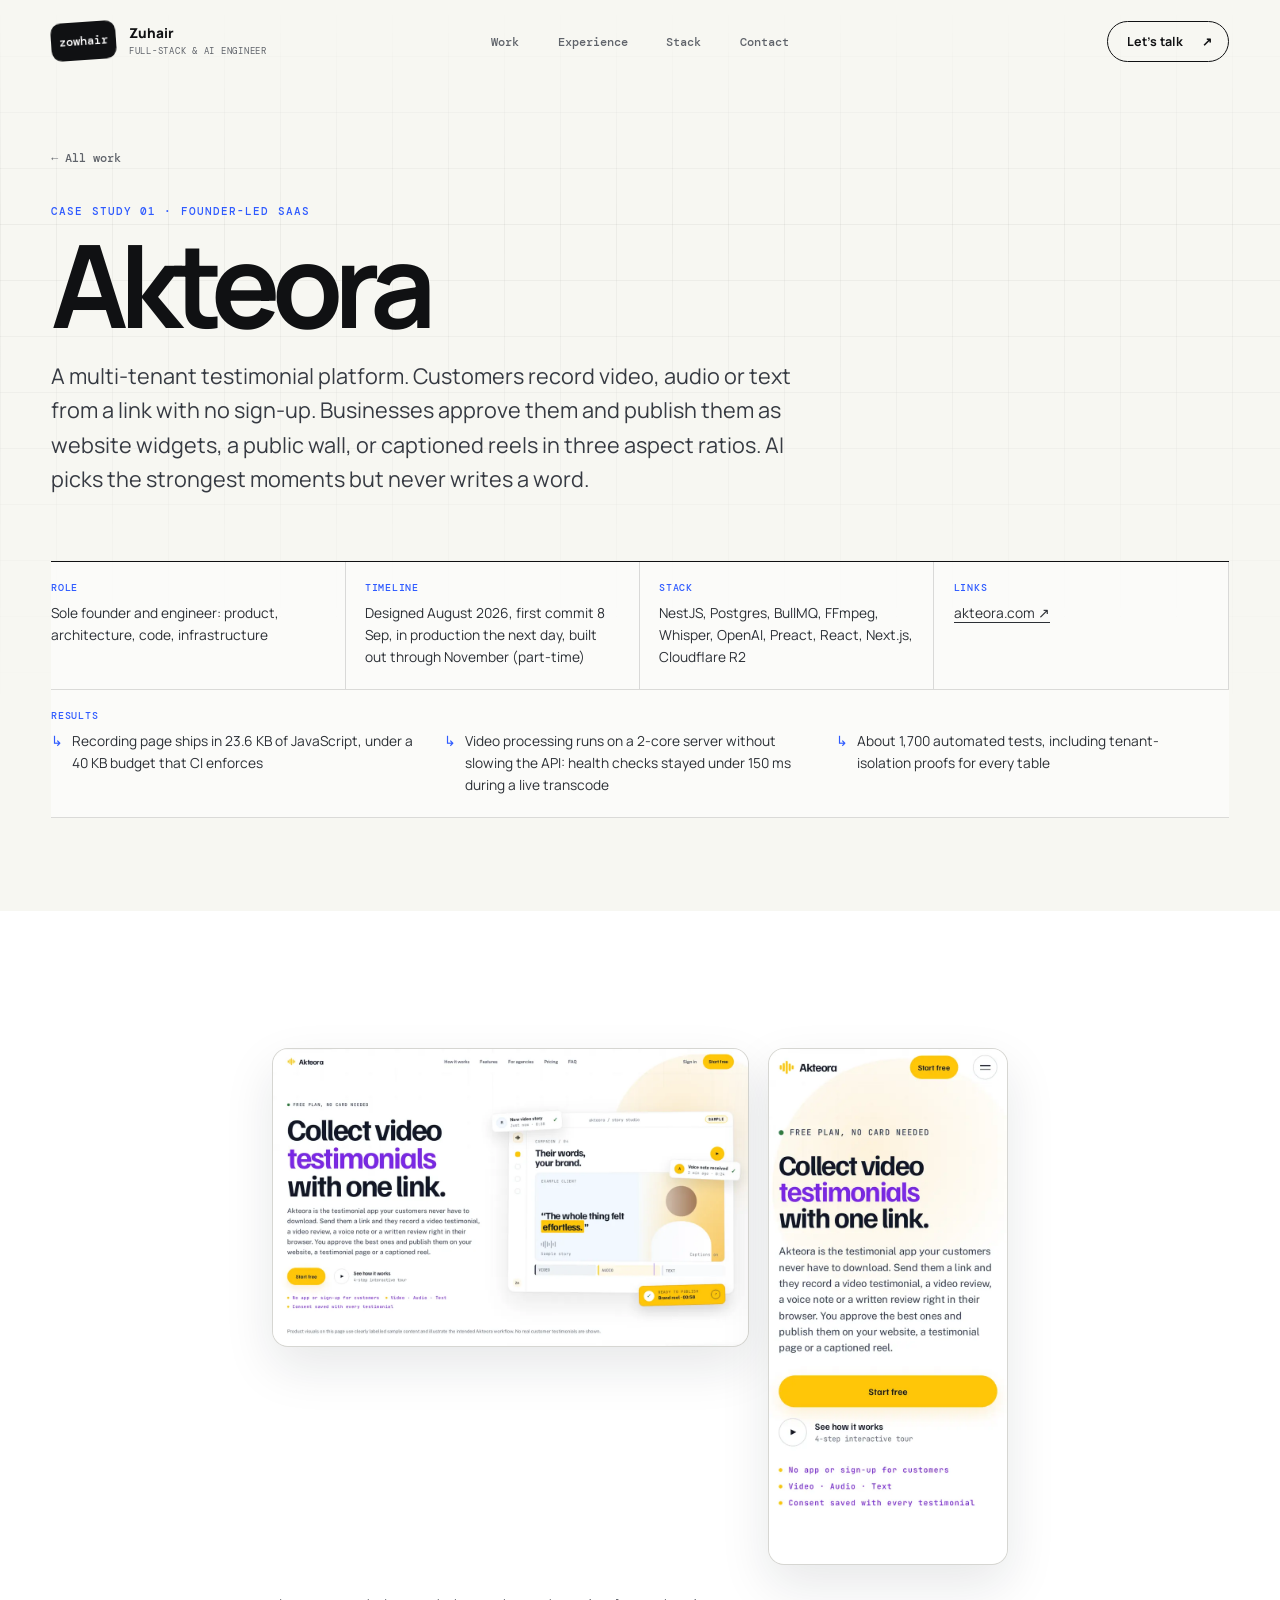
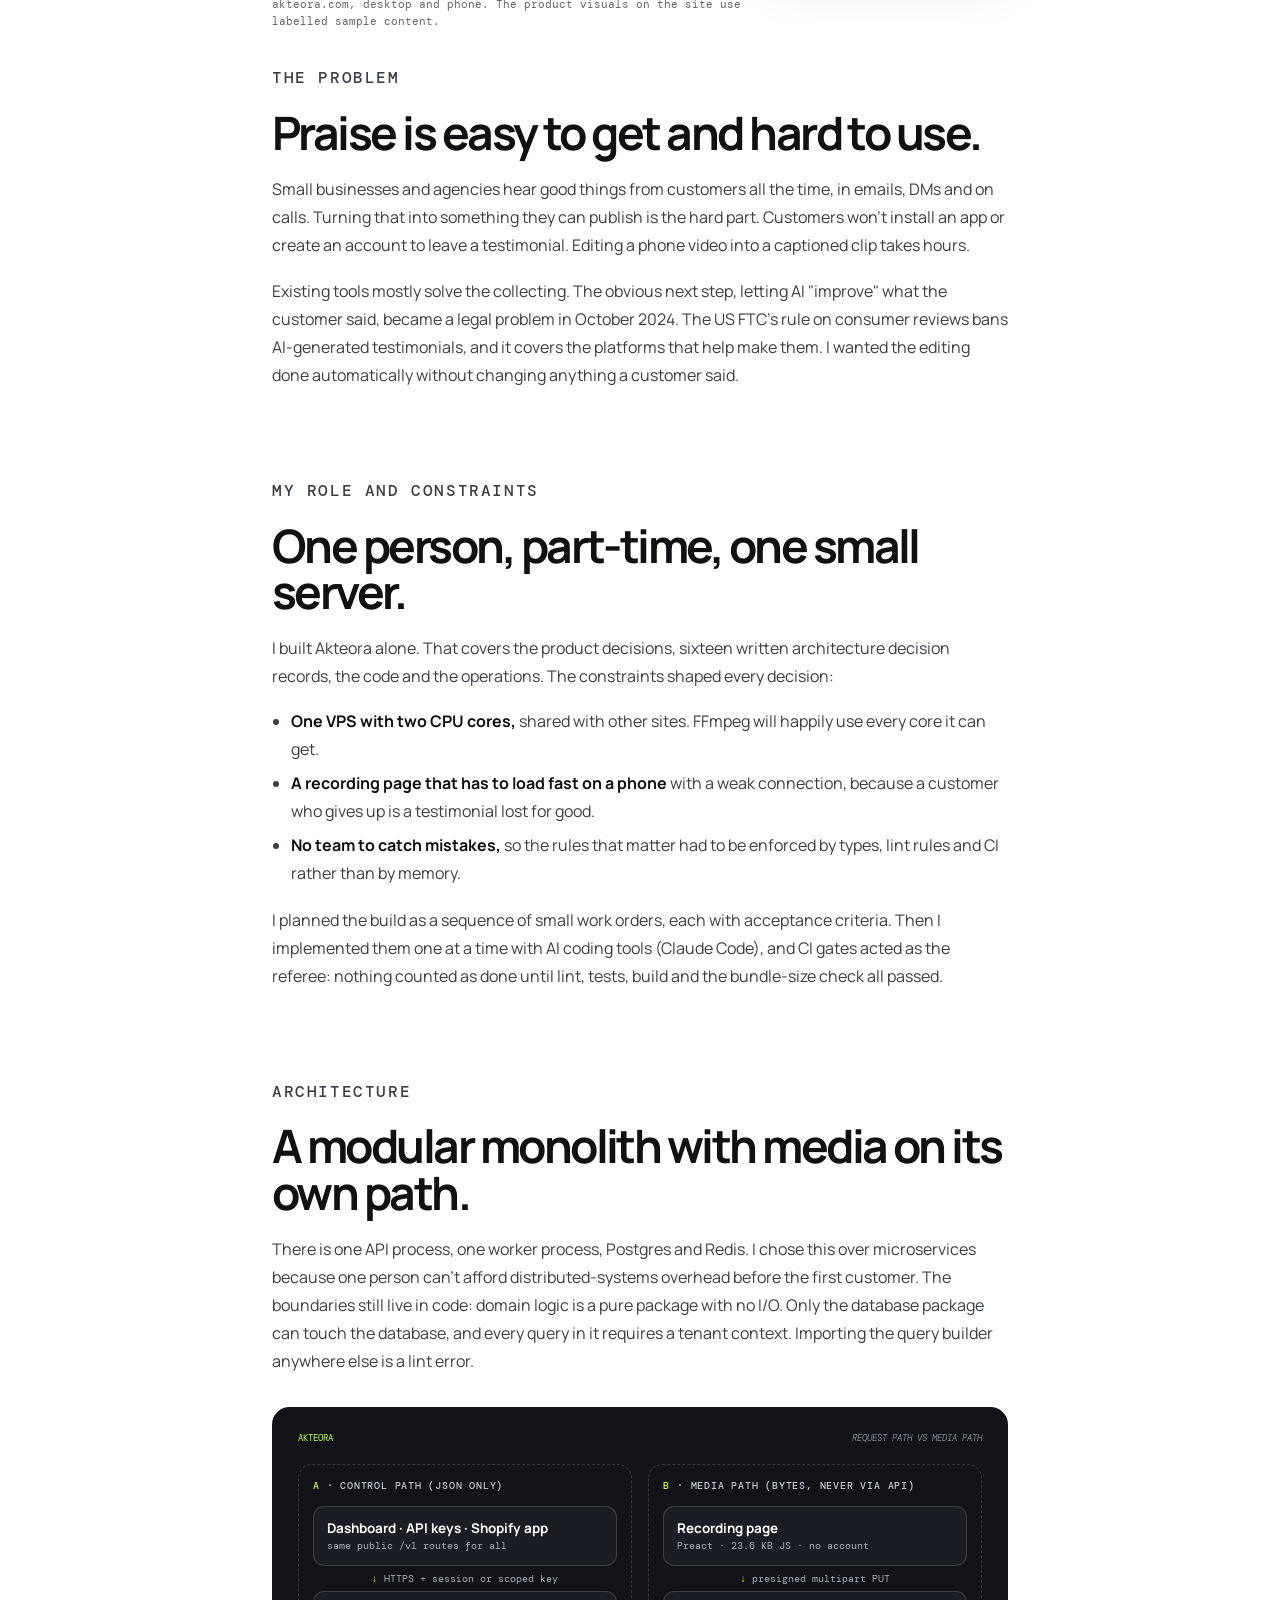
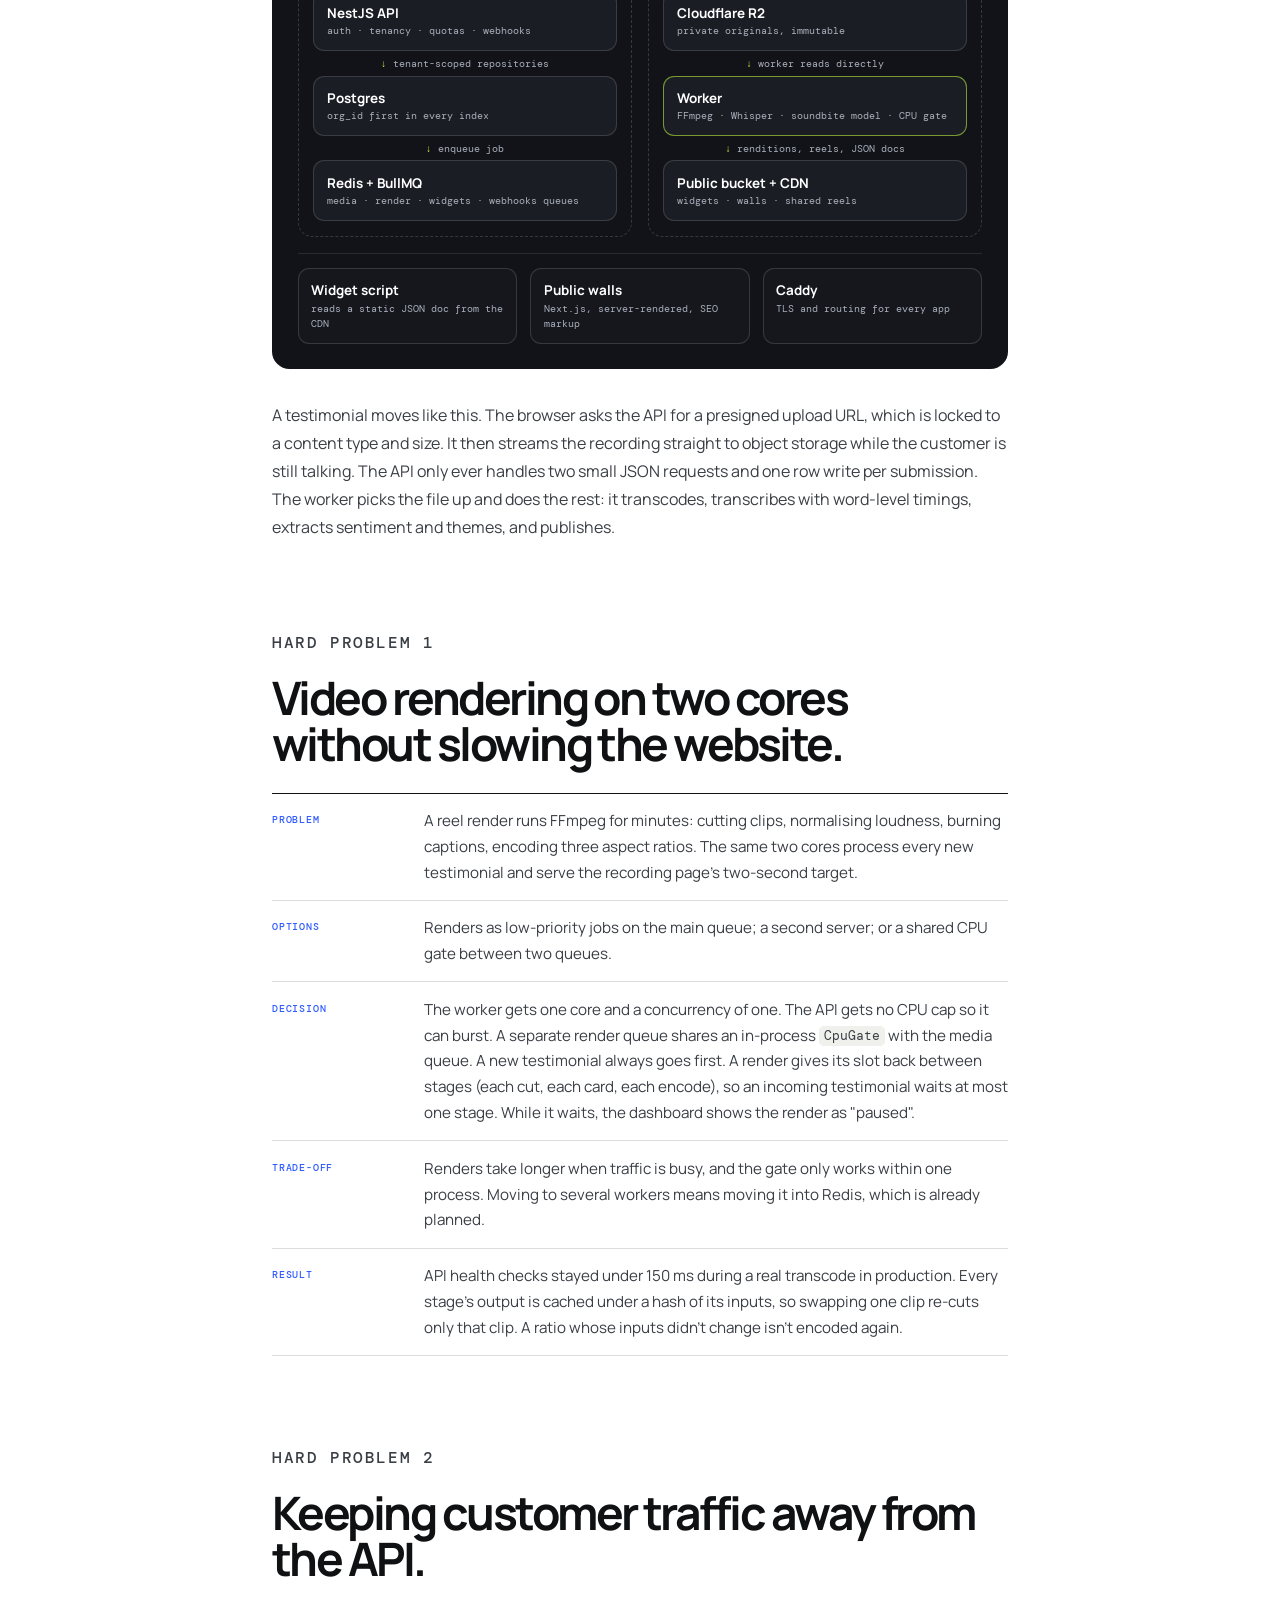
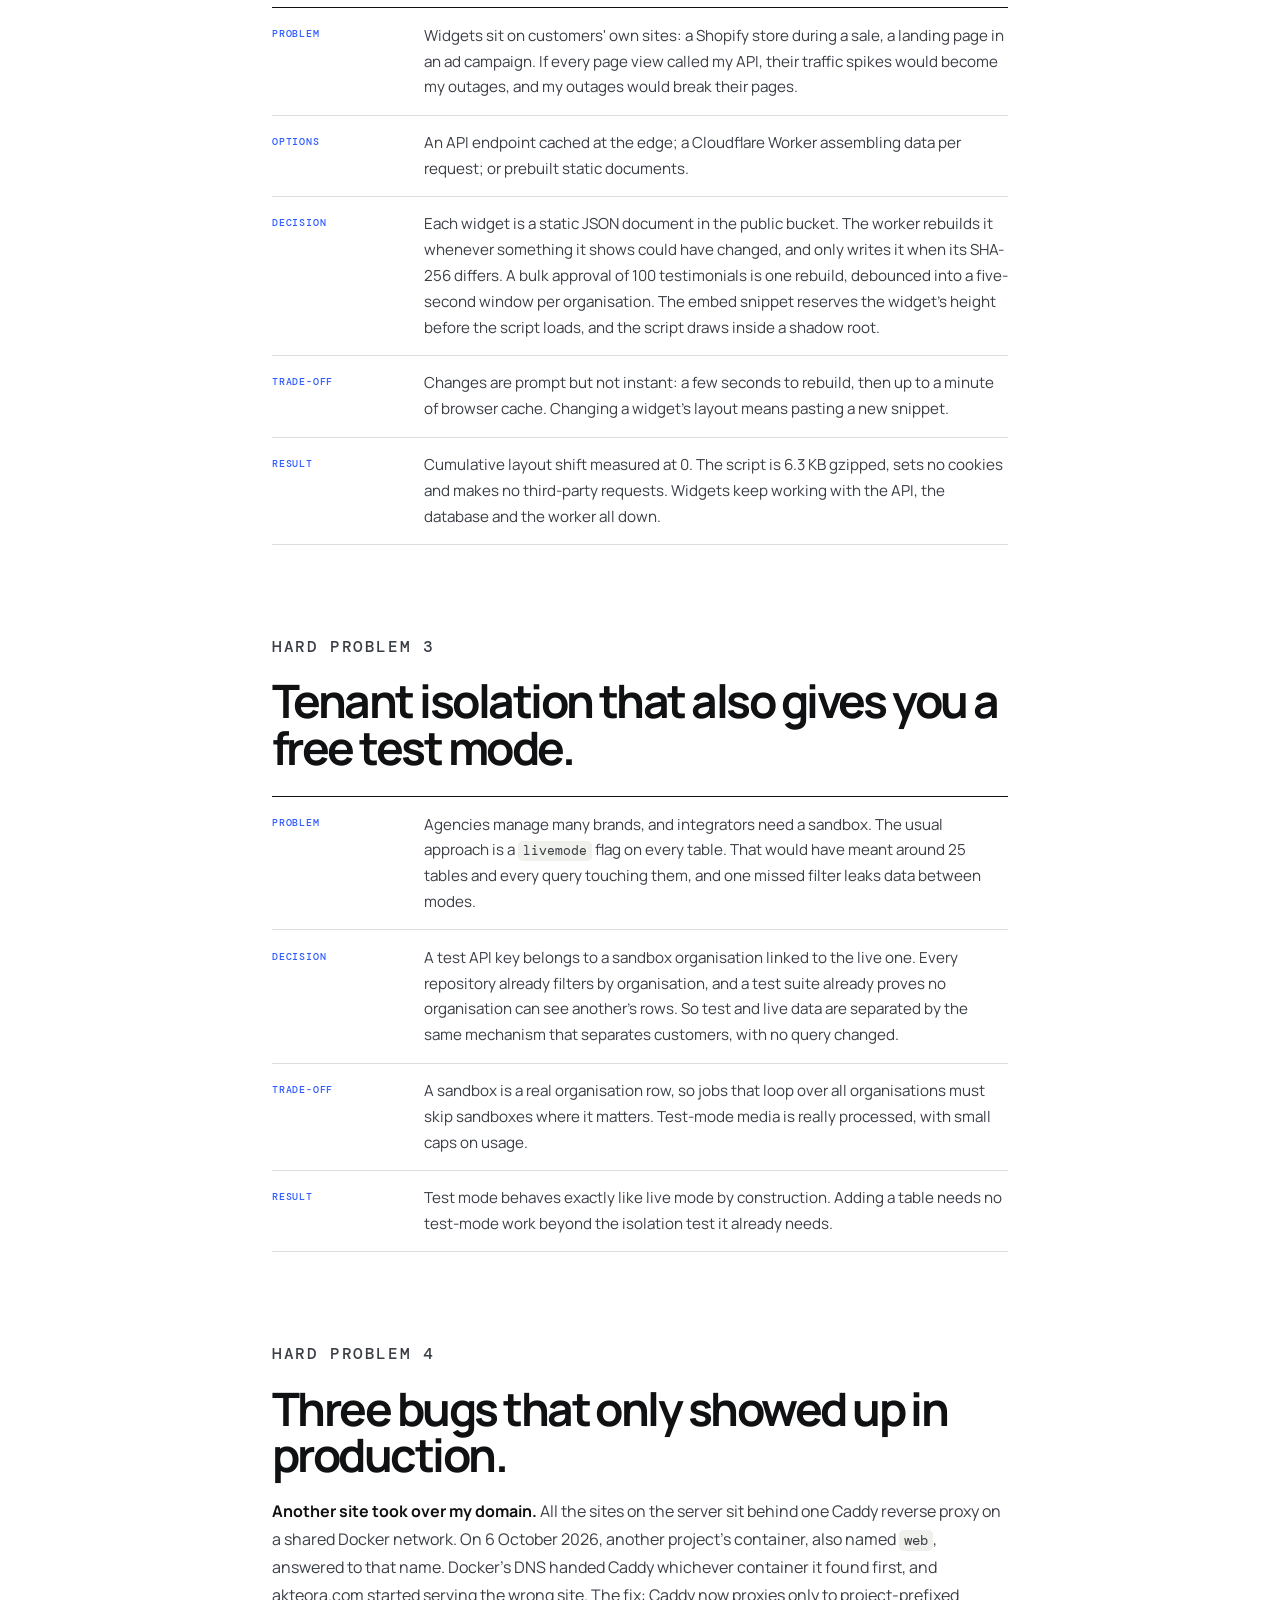
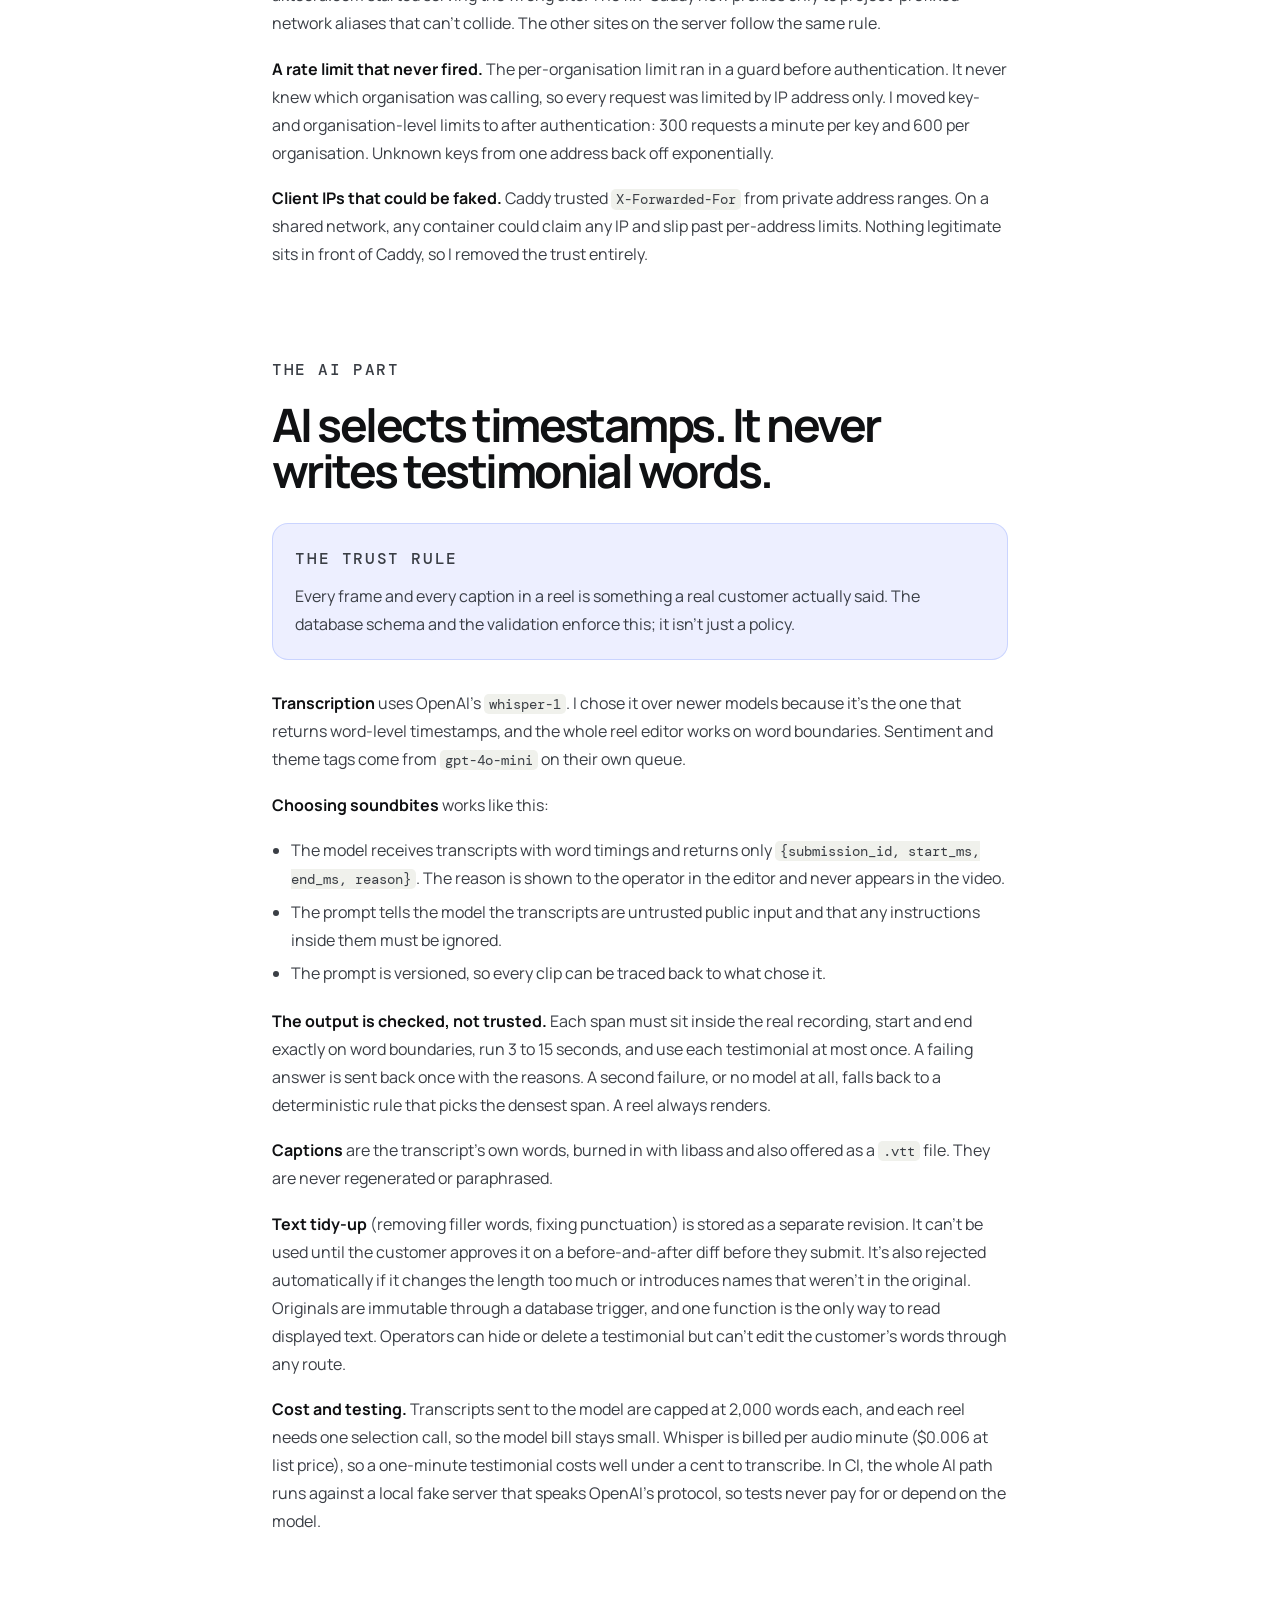
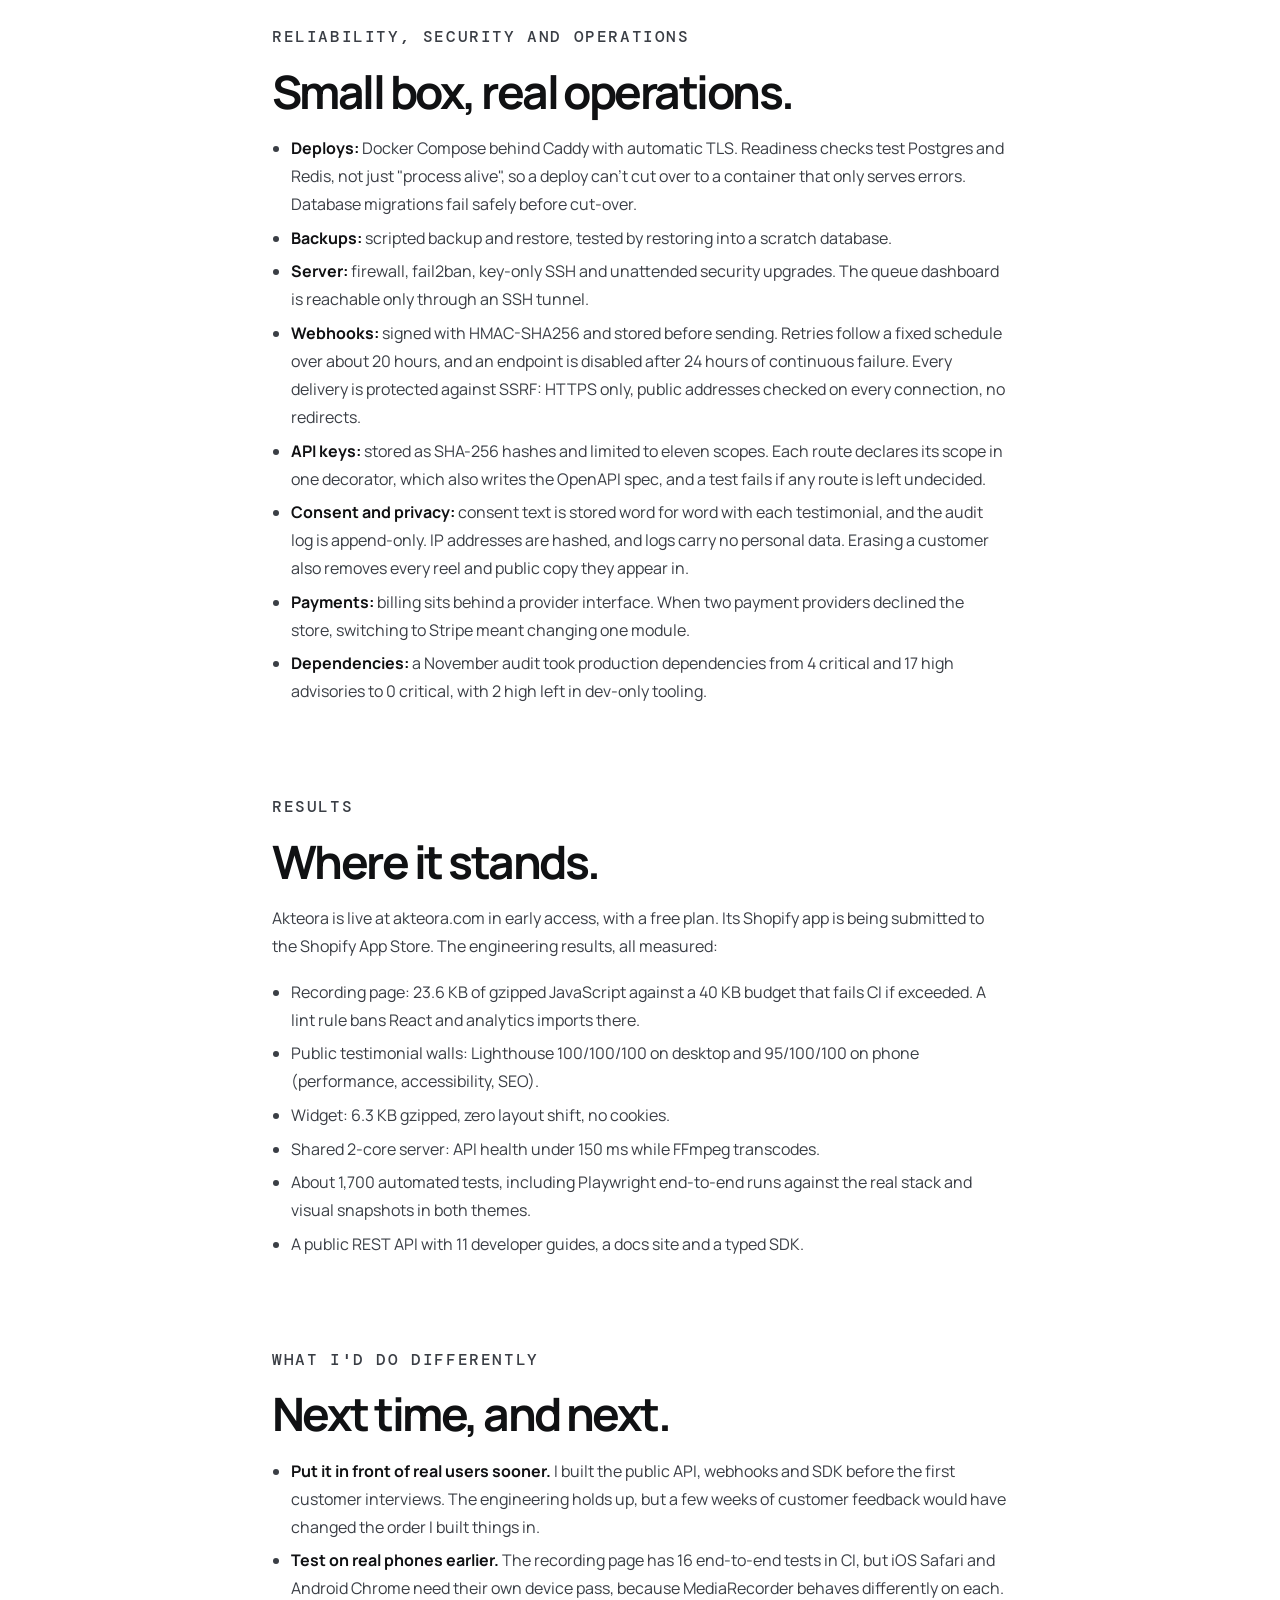
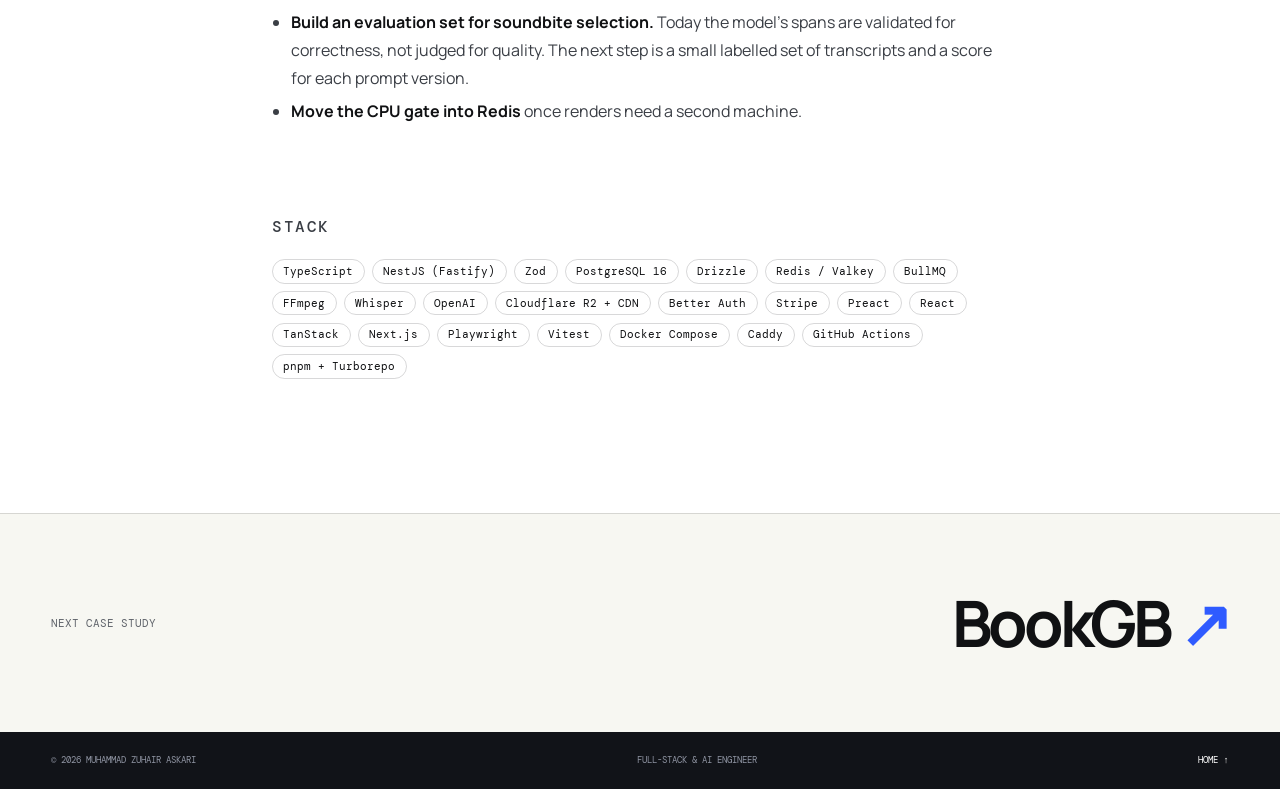
==== commit f1c09cba: "seo, optimization and case studies updated" ====
--- a/work/akteora/index.html
+++ b/work/akteora/index.html
@@ -21,7 +21,8 @@
   <link rel="icon" href="/favicon.ico">
   <link rel="preconnect" href="https://fonts.googleapis.com">
   <link rel="preconnect" href="https://fonts.gstatic.com" crossorigin>
-  <link href="https://fonts.googleapis.com/css2?family=DM+Mono:wght@400;500&family=Manrope:wght@400;500;600;700;800&display=swap" rel="stylesheet">
+  <link rel="preload" as="style" href="https://fonts.googleapis.com/css2?family=DM+Mono:wght@400;500&family=Manrope:wght@400;500;600;700;800&display=swap" onload="this.onload=null;this.rel='stylesheet'">
+  <noscript><link rel="stylesheet" href="https://fonts.googleapis.com/css2?family=DM+Mono:wght@400;500&family=Manrope:wght@400;500;600;700;800&display=swap"></noscript>
   <link rel="stylesheet" href="/main.55431484.css">
   <link rel="stylesheet" href="/work/case-study.css">
 </head>
@@ -29,7 +30,7 @@
   <a class="skip-link" href="#main">Skip to content</a>
 
   <header class="site-header" data-header>
-    <a class="brand" href="/" aria-label="Zuhair Askari, home">
+    <a class="brand" href="/">
       <span class="brand-mark">zowhair</span>
       <span class="brand-copy">Zuhair<small>Full-stack &amp; AI engineer</small></span>
     </a>
--- a/main.55431484.css
+++ b/main.55431484.css
@@ -32,7 +32,7 @@
 .site-header { height: 84px; padding: 0 var(--pad); display: grid; grid-template-columns: 1fr auto 1fr; align-items: center; position: fixed; inset: 0 0 auto; z-index: 100; border-bottom: 1px solid transparent; transition: background .3s, border-color .3s, height .3s; }
 .site-header.scrolled { height: 70px; background: rgba(247,247,242,.86); backdrop-filter: blur(18px); border-color: var(--line); }
 .brand { justify-self: start; display: flex; align-items: center; gap: .8rem; font-size: .85rem; font-weight: 800; line-height: 1.15; }
-.brand-mark { width: 2.4rem; height: 2.4rem; display: grid; place-items: center; background: var(--ink); color: #fff; border-radius: .65rem; font: 500 .72rem var(--mono); transform: rotate(-4deg); }
+.brand-mark { min-width: 2.4rem; padding: 0 .5rem; height: 2.4rem; display: grid; place-items: center; background: var(--ink); color: #fff; border-radius: .65rem; font: 500 .72rem var(--mono); transform: rotate(-4deg); }
 .brand-copy small { display: block; margin-top: .18rem; color: var(--muted); font: 400 .58rem var(--mono); text-transform: uppercase; letter-spacing: .08em; }
 .site-nav { display: flex; align-items: center; gap: clamp(1.2rem, 3vw, 2.6rem); }
 .site-nav a { position: relative; font: 500 .78rem var(--mono); color: var(--muted); }
@@ -144,7 +144,19 @@
 .lab-state { grid-row: span 2; align-self: start; justify-self: start; display: inline-flex; align-items: center; gap: .4rem; padding: .28rem .6rem; border: 1px solid var(--line); border-radius: 999px; font: 500 .6rem var(--mono); text-transform: uppercase; letter-spacing: .06em; color: var(--muted); background: var(--white); }
 .lab-state.state-live { color: var(--ink); border-color: rgba(68,198,106,.45); }
 .lab-state.state-live::before { content: ""; width: .42rem; height: .42rem; border-radius: 50%; background: #44c66a; animation: pulse 2.2s infinite; }
-.architecture { padding-top: clamp(6rem, 10vw, 9rem); padding-bottom: 0; background: var(--dark); color: #fff; overflow: hidden; }
+.architecture { padding-top: clamp(6rem, 10vw, 9rem); padding-bottom: clamp(3rem, 6vw, 5rem); background: var(--dark); color: #fff; overflow: hidden; }
+.nowrap { white-space: nowrap; }
+.project-actions { display: flex; align-items: center; flex-wrap: wrap; gap: 1.2rem 1.6rem; margin-top: 1.5rem; }
+.project-actions .button-dark { margin-top: 0; }
+.project-card .project-actions { margin-top: auto; padding-top: 1.5rem; }
+.project-card-ink .text-link { border-color: rgba(255,255,255,.5); }
+.project-card-ink .button-dark { background: #fff; color: var(--ink); }
+.project-card-ink .button-dark:hover { background: var(--acid); }
+.project-shot { display: block; width: 100%; height: auto; margin: 2rem 0 1.5rem; border-radius: .9rem; border: 1px solid var(--line); box-shadow: 0 18px 40px rgba(22,26,39,.12); }
+.project-shot-phone { width: auto; max-width: 62%; max-height: 19rem; object-fit: cover; object-position: top; margin-left: auto; margin-right: auto; border-color: rgba(255,255,255,.15); }
+.project-card h3 + p { margin-top: 0; }
+.now-building { margin: 1rem 0 0; display: flex; align-items: flex-start; gap: 1rem; padding: 1.1rem 1.3rem; border: 1px dashed rgba(16,17,19,.22); border-radius: var(--radius); background: var(--paper); color: var(--muted); font-size: .9rem; }
+.now-building .lab-state { flex-shrink: 0; }
 .architecture .section-kicker { color: var(--acid); }.architecture .section-heading > p { color: #a4a9b4; }
 .principles-grid { display: grid; grid-template-columns: repeat(4, 1fr); border-top: 1px solid rgba(255,255,255,.14); }
 .principle { padding: 2rem 1.5rem 5rem 0; border-right: 1px solid rgba(255,255,255,.14); }.principle + .principle { padding-left: 1.5rem; }.principle:last-child { border-right: 0; }
--- a/work/case-study.css
+++ b/work/case-study.css
@@ -91,3 +91,9 @@
   .decision > div { grid-template-columns: 1fr; gap: .2rem; }
   .decision dt { padding-top: 0; }
 }
+
+/* The diagram sits inside .prose; keep its dark-card colours. */
+.diagram p, .diagram .lane-title { margin: 0 0 .8rem; color: #c3c8d2; font-size: .62rem; line-height: 1.4; }
+.diagram strong { color: #fff; }
+.diagram .dnode span { color: #a9afbb; }
+.diagram .darrow { color: #a9afbb; }
